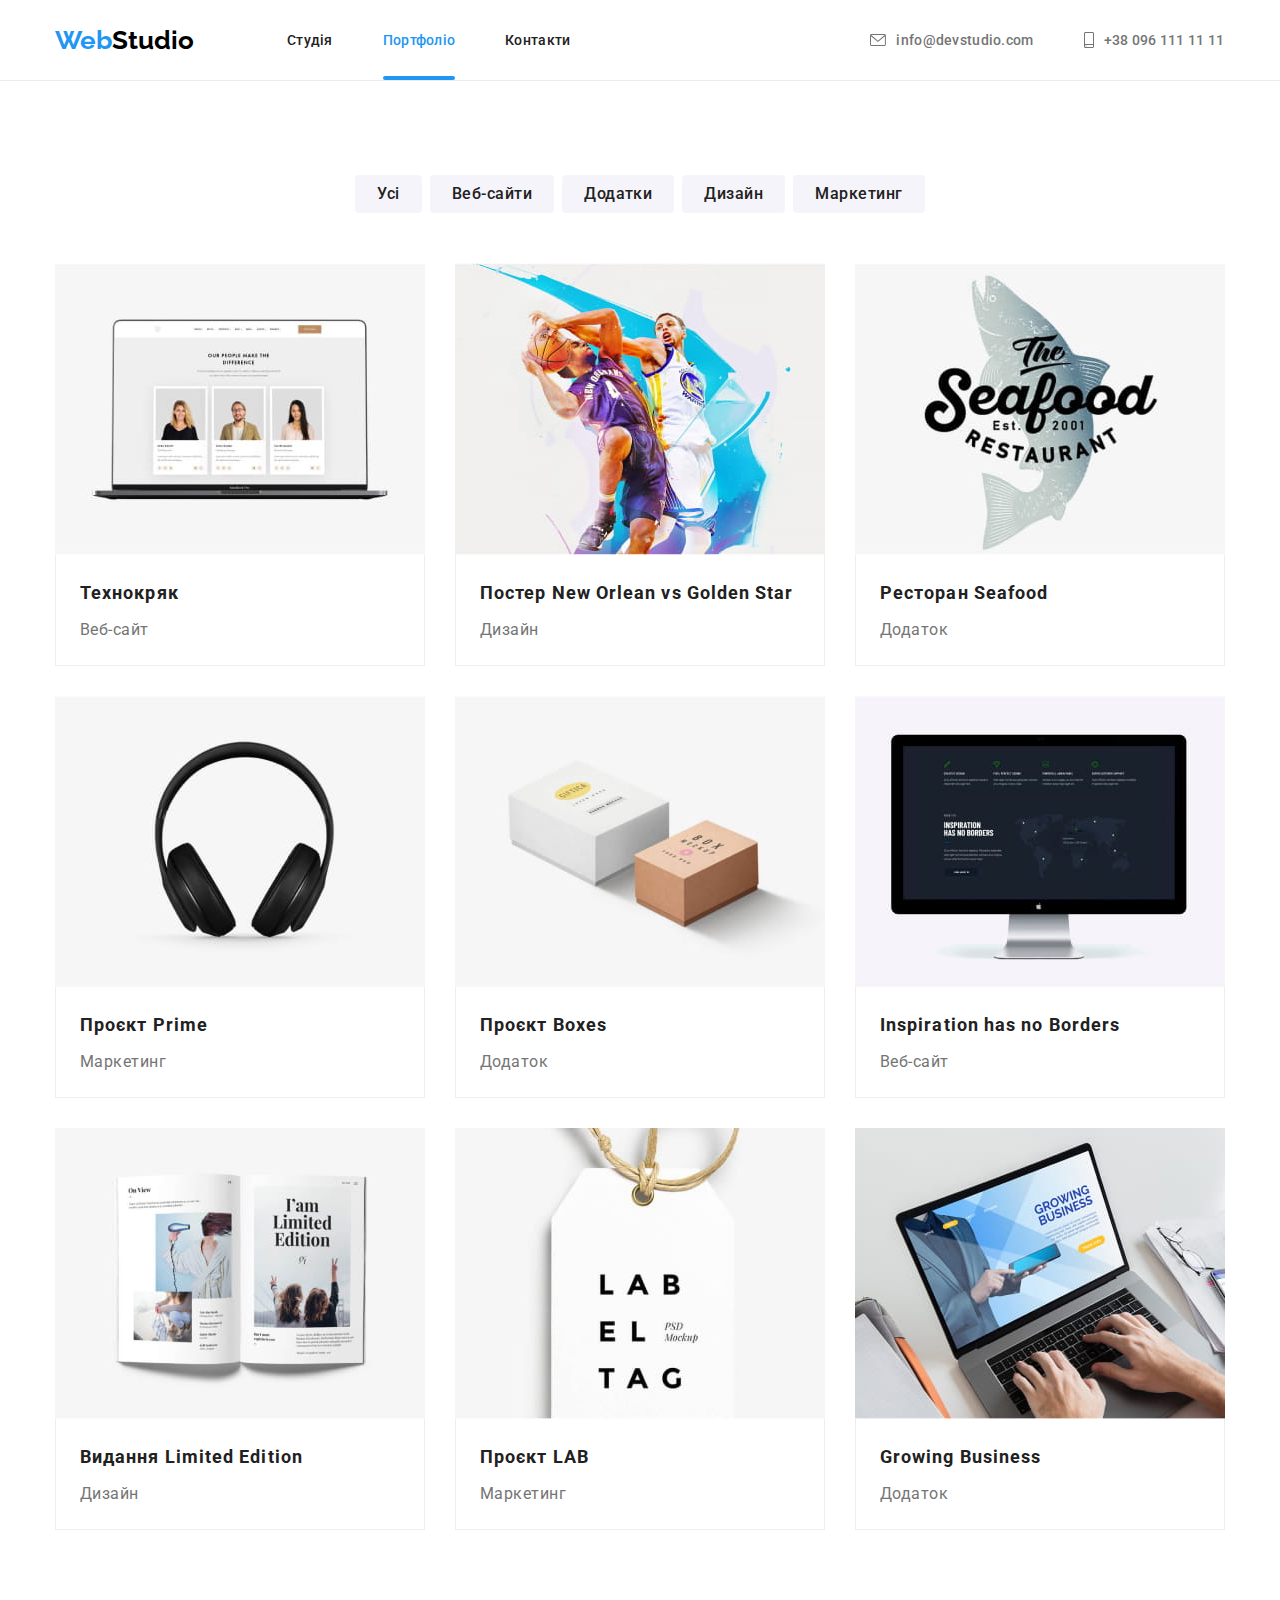
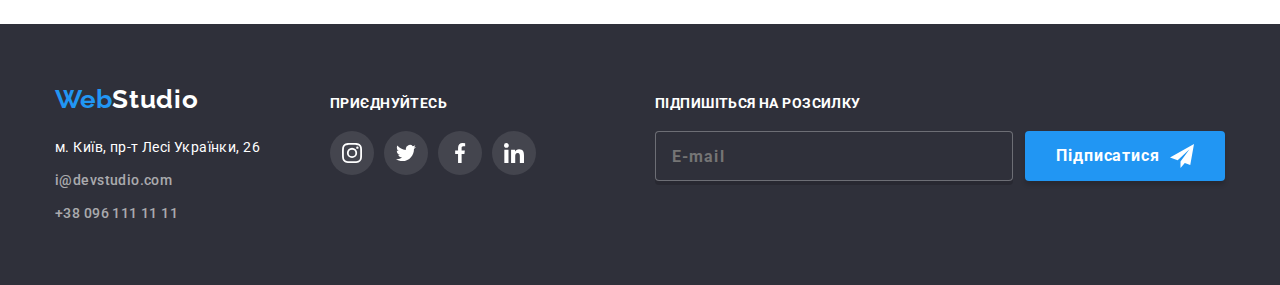
==== portfolio.html @ 05c1630c "Initial commit" ====
<!DOCTYPE html>
<html lang="uk">
  <head>
    <meta charset="UTF-8" />
    <meta http-equiv="X-UA-Compatible" content="IE=edge" />
    <meta name="viewport" content="width=device-width, initial-scale=1.0" />
    <title>Document</title>
    <link rel="preconnect" href="https://fonts.googleapis.com" />
    <link rel="preconnect" href="https://fonts.gstatic.com" crossorigin />
    <link rel="preconnect" href="https://fonts.googleapis.com" />
    <link rel="preconnect" href="https://fonts.gstatic.com" crossorigin />
    <link
      href="https://fonts.googleapis.com/css2?family=Raleway:wght@700&family=Roboto:wght@400;500;700;900&display=swap"
      rel="stylesheet"
    />
    <link
      rel="stylesheet"
      href="https://cdnjs.cloudflare.com/ajax/libs/modern-normalize/1.1.0/modern-normalize.min.css"
    />
    <link rel="stylesheet" href="./css/styles.css" />
  </head>
  <body class="page">
    <header class="header">
      <div class="container header-container">
        <nav class="main-nav">
          <a class="logo" lang="en" href="./index.html">
            <span class="logo-link">Web</span>Studio</a
          >
          <ul class="list list-header">
            <li class="list-items">
              <a class="nav-link link" href="./index.html">Cтудія</a>
            </li>
            <li class="list-items">
              <a class="nav-link link current" href="./portfolio.html"
                >Портфоліо</a
              >
            </li>
            <li class="list-items">
              <a class="nav-link link" href="">Контакти</a>
            </li>
          </ul>
        </nav>
        <ul class="list header-contacts">
          <li class="list-items">
            <a class="contacts-link link" href="mailto:info@devstudio.com">
              <svg class="contacts-icon" width="16" height="12">
                <use href="./images/icons.svg#icon-envelope"></use></svg
              >info@devstudio.com</a
            >
          </li>
          <li class="list-items">
            <a class="contacts-link link" href="tel:+380961111111"
              ><svg class="contacts-icon" width="10" height="16">
                <use href="./images/icons.svg#icon-smartphone"></use></svg
              >+38 096 111 11 11</a
            >
          </li>
        </ul>
      </div>
    </header>
    <main class="main">
      <!-- Projects -->
      <section class="projects section">
        <div class="container">
          <h1 class="visually-hidden">Проекти</h1>
          <ul class="list-btn">
            <li><button class="btn-items" type="button">Усі</button></li>
            <li><button class="btn-items" type="button">Веб-сайти</button></li>
            <li><button class="btn-items" type="button">Додатки</button></li>
            <li><button class="btn-items" type="button">Дизайн</button></li>
            <li><button class="btn-items" type="button">Маркетинг</button></li>
          </ul>
          <ul class="projects-list">
            <li class="projects-items">
              <a class="projects-link link" href="">
                <div class="projects-thumb">
                  <img
                    class="projects-img"
                    src="./images/portfolio/portfolio-1.jpg"
                    alt="Технокряк"
                    width="370"
                    height="294"
                  />
                  <div class="overlay">
                    <p class="overlay-desc">
                      Ресурс пропонує комплексні пропозиції з різним рівнем
                      функціоналу та сервісів. Все це дозволить відвідувачу
                      отримати вичерпні відомості про компанію чи приватну
                      особу./p>
                    </p>
                  </div>
                </div>
                <div class="projects-box">
                  <h2 class="projects-title">Технокряк</h2>
                  <p class="projects-text">Веб-сайт</p>
                </div></a
              >
            </li>
            <li class="projects-items">
              <a class="projects-link link" href="">
                <div class="projects-thumb">
                  <img
                    class="projects-img"
                    src="./images/portfolio/portfolio-2.jpg"
                    alt="Постер"
                    width="370"
                    height="294"
                  />
                  <div class="overlay">
                    <p class="overlay-desc">
                      Ресурс пропонує комплексні пропозиції з різним рівнем
                      функціоналу та сервісів. Все це дозволить відвідувачу
                      отримати вичерпні відомості про компанію чи приватну
                      особу./p>
                    </p>
                  </div>
                </div>
                <div class="projects-box">
                  <h2 class="projects-title">
                    Постер <span lang="en">New Orlean vs Golden Star</span>
                  </h2>
                  <p class="projects-text">Дизайн</p>
                </div></a
              >
            </li>
            <li class="projects-items">
              <a class="projects-link link" href=""
                ><div class="projects-thumb">
                  <img
                    class="projects-img"
                    src="./images/portfolio/portfolio-3.jpg"
                    alt="Ресторан морепродуктів"
                    width="370"
                    height="294"
                  />
                  <div class="overlay">
                    <p class="overlay-desc">
                      Ресурс пропонує комплексні пропозиції з різним рівнем
                      функціоналу та сервісів. Все це дозволить відвідувачу
                      отримати вичерпні відомості про компанію чи приватну
                      особу./p>
                    </p>
                  </div>
                </div>
                <div class="projects-box">
                  <h2 class="projects-title">
                    Ресторан <span lang="en">Seafood</span>
                  </h2>
                  <p class="projects-text">Додаток</p>
                </div></a
              >
            </li>
            <li class="projects-items">
              <a class="projects-link link" href="">
                <div class="projects-thumb">
                  <img
                    class="projects-img"
                    src="./images/portfolio/portfolio-4.jpg"
                    alt="Реклама Проект Прайм"
                    width="370"
                    height="294"
                  />
                  <div class="overlay">
                    <p class="overlay-desc">
                      Ресурс пропонує комплексні пропозиції з різним рівнем
                      функціоналу та сервісів. Все це дозволить відвідувачу
                      отримати вичерпні відомості про компанію чи приватну
                      особу./p>
                    </p>
                  </div>
                </div>
                <div class="projects-box">
                  <h2 class="projects-title">
                    Проєкт <span lang="en">Prime</span>
                  </h2>
                  <p class="projects-text">Маркетинг</p>
                </div></a
              >
            </li>
            <li class="projects-items">
              <a class="projects-link link" href=""
                ><div class="projects-thumb">
                  <img
                    class="projects-img"
                    src="./images/portfolio/portfolio-5.jpg"
                    alt="Додаток Проекту"
                    width="370"
                    height="294"
                  />
                  <div class="overlay">
                    <p class="overlay-desc">
                      Ресурс пропонує комплексні пропозиції з різним рівнем
                      функціоналу та сервісів. Все це дозволить відвідувачу
                      отримати вичерпні відомості про компанію чи приватну
                      особу./p>
                    </p>
                  </div>
                </div>
                <div class="projects-box">
                  <h2 class="projects-title">
                    Проєкт <span lang="en">Boxes</span>
                  </h2>
                  <p class="projects-text">Додаток</p>
                </div></a
              >
            </li>
            <li class="projects-items">
              <a class="projects-link link" href=""
                ><div class="projects-thumb">
                  <img
                    class="projects-img"
                    src="./images/portfolio/portfolio-6.jpg"
                    alt="Веб-сайт"
                    width="370"
                    height="294"
                  />
                  <div class="overlay">
                    <p class="overlay-desc">
                      Ресурс пропонує комплексні пропозиції з різним рівнем
                      функціоналу та сервісів. Все це дозволить відвідувачу
                      отримати вичерпні відомості про компанію чи приватну
                      особу./p>
                    </p>
                  </div>
                </div>
                <div class="projects-box">
                  <h2 class="projects-title" lang="en">
                    Inspiration has no Borders
                  </h2>
                  <p class="projects-text">Веб-сайт</p>
                </div></a
              >
            </li>
            <li class="projects-items">
              <a class="projects-link link" href=""
                ><div class="projects-thumb">
                  <img
                    class="projects-img"
                    src="./images/portfolio/portfolio-7.jpg"
                    alt="Журнал лімітованого випуску"
                    width="370"
                    height="294"
                  />
                  <div class="overlay">
                    <p class="overlay-desc">
                      Ресурс пропонує комплексні пропозиції з різним рівнем
                      функціоналу та сервісів. Все це дозволить відвідувачу
                      отримати вичерпні відомості про компанію чи приватну
                      особу./p>
                    </p>
                  </div>
                </div>
                <div class="projects-box">
                  <h2 class="projects-title">
                    Видання <span lang="en">Limited Edition</span>
                  </h2>
                  <p class="projects-text">Дизайн</p>
                </div></a
              >
            </li>
            <li class="projects-items">
              <a class="projects-link link" href=""
                ><div class="projects-thumb">
                  <img
                    class="projects-img"
                    src="./images/portfolio/portfolio-8.jpg"
                    alt="Реклама Проект ЛАБ"
                    width="370"
                    height="294"
                  />
                  <div class="overlay">
                    <p class="overlay-desc">
                      Ресурс пропонує комплексні пропозиції з різним рівнем
                      функціоналу та сервісів. Все це дозволить відвідувачу
                      отримати вичерпні відомості про компанію чи приватну
                      особу./p>
                    </p>
                  </div>
                </div>
                <div class="projects-box">
                  <h2 class="projects-title">
                    Проєкт <span lang="en">LAB</span>
                  </h2>
                  <p class="projects-text">Маркетинг</p>
                </div></a
              >
            </li>
            <li class="projects-items">
              <a class="projects-link link" href=""
                ><div class="projects-thumb">
                  <img
                    class="projects-img"
                    src="./images/portfolio/portfolio-9.jpg"
                    alt="Додаток для зростаючого бізнесу"
                    width="370"
                    height="294"
                  />
                  <div class="overlay">
                    <p class="overlay-desc">
                      Ресурс пропонує комплексні пропозиції з різним рівнем
                      функціоналу та сервісів. Все це дозволить відвідувачу
                      отримати вичерпні відомості про компанію чи приватну
                      особу./p>
                    </p>
                  </div>
                </div>
                <div class="projects-box">
                  <h2 class="projects-title" lang="en">Growing Business</h2>
                  <p class="projects-text">Додаток</p>
                </div></a
              >
            </li>
          </ul>
        </div>
      </section>
    </main>
    <footer class="footer">
      <div class="container footer-container">
        <div class="footer-container-left">
          <a class="logo-footer" lang="en" href="./index.html">
            <span class="logo-link">Web</span
            ><span class="footer-logo">Studio</span></a
          >
          <address class="address">
            <ul class="address-list list">
              <li class="address-text">
                <a
                  class="address-link"
                  href="https://goo.gl/maps/EhZHjkoMVsmLUFYA7"
                  target="_blank"
                  rel="noopener noreferrer"
                  >м. Київ, пр-т Лесі Українки, 26</a
                >
              </li>
              <li class="address-items">
                <a class="address-link" href="mailto:i@devstudio.com"
                  >i@devstudio.com</a
                >
              </li>
              <li class="address-items">
                <a class="address-link" href="tel:+380961111111"
                  >+38 096 111 11 11</a
                >
              </li>
            </ul>
          </address>
        </div>
        <div class="footer-container-right">
          <h2 class="socials-title">приєднуйтесь</h2>
          <ul class="socials list">
            <li class="socials-item">
              <a
                class="socials-link-footer link"
                href="http://instagram.com"
                target="_blank"
                rel="noopener noreferrer"
                aria-label="Instagram"
              >
                <svg class="socials-icon" width="20" height="20">
                  <use href="./images/icons.svg#icon-instagram"></use>
                </svg>
              </a>
            </li>
            <li class="socials-item">
              <a
                class="socials-link-footer link"
                href="http://twitter.com"
                target="_blank"
                rel="noopener noreferrer"
                aria-label="Twitter"
              >
                <svg class="socials-icon" width="20" height="20">
                  <use href="./images/icons.svg#icon-twitter"></use>
                </svg>
              </a>
            </li>
            <li class="socials-item">
              <a
                class="socials-link-footer link"
                href="http://facebook.com"
                target="_blank"
                rel="noopener noreferrer"
                aria-label="Facebook"
              >
                <svg class="socials-icon" width="20" height="20">
                  <use href="./images/icons.svg#icon-facebook"></use>
                </svg>
              </a>
            </li>
            <li class="socials-item">
              <a
                class="socials-link-footer link"
                href="http://linkedin.com"
                target="_blank"
                rel="noopener noreferrer"
                aria-label="Linkedin"
              >
                <svg class="socials-icon" width="20" height="20">
                  <use href="./images/icons.svg#icon-linkedin"></use>
                </svg>
              </a>
            </li>
          </ul>
        </div>
        <div class="subscription">
          <p class="subscription-text">Підпишіться на розсилку</p>
          <form class="subscription-form">
            <label class="subscription-label">
              <input
                class="subscription-input"
                type="email"
                name="email"
                placeholder="E-mail"
              />
            </label>
            <button class="subscription-btn">
              <span class="subscription-btn-text">Підписатися</span>
              <svg class="subscription-icon" width="24" height="24">
                <use href="./images/icons.svg#send"></use>
              </svg>
            </button>
          </form>
        </div>
      </div>
    </footer>
  </body>
</html>
---- css/styles.css ----
:root {
  /* Fonts */
  --main-font: roboto, sans-serif;
  --secondary-font: raleway, sans-serif;
  /* Text colors */
  --main-txt-cl: #757575;
  --secondary-txt-cl: #212121;
  --accent-txt-cl: #2196f3;
  --light-txt-cl: #ffffff;
  --icons-txt-cl: #afb1b8;
  /* Background colors */
  --main-bg-color: #ffffff;
  --secondary-bg-color: #2f303a;
  --accent-bg-color: #2196f3;
  --btn-bg-color: #f5f4fa;
  /* Others */
  --border-color: #eeeeee;
  /* Animation */
  --animation: 250ms cubic-bezier(0.4, 0, 0.2, 1);
}
/* Reset */
h1,
h2,
h3,
h4,
h5,
h6,
p,
ul {
  margin: 0;
}
ul {
  padding: 0;
}

img {
  display: block;
  max-width: 100%;
  height: auto;
}

.page {
  font-family: var(--main-font);
  color: var(--main-txt-cl);
  background-color: var(--main-bg-color);
}

.container {
  width: 1200px;
  padding-left: 15px;
  padding-right: 15px;
  margin-left: auto;
  margin-right: auto;
}
.link {
  text-decoration: none;
  color: var(--secondary-txt-cl);
}
.link.current {
  color: var(--accent-txt-cl);
}

.list {
  margin: 0;
  padding: 0;
  list-style: none;
  font-weight: 500;
  font-size: 14px;
  line-height: calc(16 / 14);
  letter-spacing: 0.02em;
}
.visually-hidden {
  position: absolute;
  width: 1px;
  height: 1px;
  margin: -1px;
  border: 0;
  padding: 0;

  white-space: nowrap;
  clip-path: inset(100%);
  clip: rect(0 0 0 0);
  overflow: hidden;
}

/* Header */
header {
  border-bottom: 1px solid #ececec;
}
.header-container {
  display: flex;
}

.logo {
  margin-right: 93px;
  padding-top: 24px;
  padding-bottom: 24px;

  font-family: var(--secondary-font);
  font-weight: 700;
  font-size: 26px;
  line-height: calc(31 / 26);
  color: #000000;
  text-decoration: none;
}
.logo-link {
  color: var(--accent-txt-cl);
}
.link {
  transition: color var(--animation);
}
.link:hover,
.link:focus {
  color: var(--accent-txt-cl);
}
.link.current::after {
  content: "";
  display: inline-block;

  position: absolute;
  left: 0;
  bottom: 0;

  width: 100%;
  height: 4px;
  border-radius: 2px;
  background-color: var(--accent-bg-color);
}

.nav-link {
  padding-top: 32px;
  padding-bottom: 32px;
  display: inline-block;

  font-weight: 500;
  font-size: 14px;
  line-height: calc(16 / 14);
  letter-spacing: 0.02em;
}
.contacts-link {
  display: flex;
  gap: 10px;
  align-items: center;
  padding-top: 32px;
  padding-bottom: 32px;

  font-weight: 500;
  font-size: 14px;
  line-height: calc(16 / 14);
  letter-spacing: 0.02em;
  color: var(--main-txt-cl);
}
.contacts-icon {
  fill: currentColor;
}

.main-nav {
  display: flex;
  align-items: center;
}
.list-header {
  display: flex;
  align-items: center;
}
.header-contacts {
  display: flex;
  align-items: center;
  margin-left: 300px;
}
.list-items:not(:last-child) {
  position: relative;

  margin-right: 50px;
}

/* Index */
.main {
  background-color: var(--light-txt-cl);
}
/* Hero section */

.hero {
  background-color: var(--secondary-bg-color);
  padding-top: 200px;
  padding-bottom: 200px;
  max-width: 1600px;
  margin-left: auto;
  margin-right: auto;
  background-image: linear-gradient(
      to right,
      rgba(47, 48, 58, 0.4),
      rgba(47, 48, 58, 0.4)
    ),
    url(..//images/background/img.svg);
  background-position: center;
  background-repeat: no-repeat;
  background-size: cover;
}
.hero-container {
  margin-left: auto;
  margin-right: auto;
}
.hero-title {
  width: 696px;
  margin-bottom: 30px;
  margin-left: auto;
  margin-right: auto;
  font-family: var(--main-font);
  font-weight: 900;
  font-size: 44px;
  line-height: calc(60 / 44);
  text-align: center;
  letter-spacing: 0.06em;
  text-transform: uppercase;
  color: var(--light-txt-cl);
}
.hero-btn {
  margin: 0 auto;
  display: block;
  width: 216px;
  height: 50px;
  font-family: inherit;
  font-weight: 700;
  font-size: 16px;
  line-height: calc(30 / 16);
  letter-spacing: 0.06em;
  color: var(--light-txt-cl);
  background-color: var(--accent-bg-color);
  cursor: pointer;
  box-shadow: 0px 4px 4px rgba(0, 0, 0, 0.15);
  border-radius: 4px;
  border: none;
  transition: background-color var(--animation);
  outline: none;
}
.hero-btn:focus,
.hero-btn:hover {
  background-color: #188ce8;
}
.section {
  padding-top: 94px;
  padding-bottom: 94px;
}
/* Individuality */

.feature-list {
  list-style: none;
  display: flex;
  gap: 30px;
}
.feature-items {
  width: 270px;
}
.icon-box {
  display: flex;
  justify-content: center;
  align-items: center;
  margin-bottom: 30px;
  height: 120px;
  background-color: var(--btn-bg-color);
}

.feature-title {
  margin-bottom: 10px;

  font-weight: 700;
  font-size: 14px;
  line-height: calc(16 / 14);
  letter-spacing: 0.03em;
  text-transform: uppercase;
  color: var(--secondary-txt-cl);
}
.feature-text {
  font-weight: 400;
  font-size: 14px;
  line-height: calc(24 / 14);
  letter-spacing: 0.03em;
}

/* Work */
.work-section {
  padding-top: 0;
  padding-bottom: 94px;
}

.work-list {
  list-style: none;
  display: flex;
  gap: 30px;
  margin-left: 0px;
  margin-right: 0px;
  flex-wrap: wrap;
}

.work-title {
  margin-bottom: 50px;

  font-weight: 700;
  font-size: 36px;
  line-height: calc(42 / 36);
  text-align: center;
  letter-spacing: 0.03em;
  color: var(--secondary-txt-cl);
}
.work-items {
  position: relative;

  flex-basis: calc((100% - 30px * 2) / 3);
}

.work-label {
  position: absolute;
  bottom: 0;
  left: 0;

  display: flex;
  justify-content: center;
  align-items: center;

  width: 370px;
  height: 70px;
  background-color: rgba(47, 48, 58, 0.8);
}
.label-text {
  font-weight: 700;
  font-size: 14px;
  line-height: calc(16 / 14);
  letter-spacing: 0.03em;
  text-align: center;
  color: var(--light-txt-cl);
  text-transform: uppercase;
}
/* Team */
.team {
  background-color: #f5f4fa;
}
.team-title {
  font-weight: 700;
  font-size: 36px;
  line-height: calc(42 / 36);
  text-align: center;
  letter-spacing: 0.03em;
  color: var(--secondary-txt-cl);
  margin-bottom: 50px;
}
.team-list {
  list-style: none;
  display: flex;
  padding: 0;
  gap: 30px;
  flex-wrap: wrap;
}
.team-box {
  padding: 30px;
}

.team-headline {
  font-weight: 500;
  font-size: 16px;
  line-height: calc(19 / 16);
  text-align: center;
  letter-spacing: 0.03em;
  color: var(--secondary-txt-cl);
  margin-bottom: 10px;
}
.team-text {
  font-weight: 400;
  font-size: 16px;
  line-height: calc(19 / 16);
  text-align: center;
  letter-spacing: 0.03em;
  margin-bottom: 16px;
}
.team-items {
  flex-basis: calc((100% - 30px * 3) / 4);
  background: var(--main-bg-color);
  border-radius: 0px 0px 4px 4px;
  box-shadow: 0px 4px 4px rgba(0, 0, 0, 0.25);
}
.team-img {
  background-color: var(--main-bg-color);
  border-radius: 0px;
}
.socials {
  display: flex;
  justify-content: center;
  gap: 10px;
}

.socials-link {
  transition: background-color var(--animation), color var(--animation);

  display: flex;
  align-items: center;
  justify-content: center;

  width: 44px;
  height: 44px;

  color: var(--icons-txt-cl);
  border-radius: 50%;
}

.socials-link:hover,
.socials-link:focus {
  color: var(--light-txt-cl);
  background-color: var(--accent-bg-color);
  outline: none;
}

.socials-icon {
  fill: currentColor;
}

/* Clients */
.clients-section {
  padding-top: 94px;
  padding-bottom: 94px;
}
.clients-title {
  margin-bottom: 50px;
  font-weight: 700;
  font-size: 36px;
  line-height: calc(42 / 36);
  text-align: center;
  letter-spacing: 0.03em;
  color: var(--secondary-txt-cl);
}
.icon-logo {
  transition: fill var(--animation);

  fill: var(--icons-txt-cl);
}
.clients-list {
  display: flex;
  gap: 30px;
  margin-left: 0;
  margin-right: 0;
  flex-wrap: wrap;
}
.clients-items {
  flex-basis: calc((100% - 30px * 5) / 6);
}
.clients-link {
  display: flex;
  align-items: center;
  justify-content: center;
  width: 170px;
  height: 92px;
  border: 1px solid var(--icons-txt-cl);
  border-radius: 4px;
}

.clients-link:hover .icon-logo,
.clients-link:focus .icon-logo {
  fill: var(--accent-txt-cl);
  transition: border var(--animation);
}
.clients-link:hover,
.clients-link:focus {
  border: 1px solid var(--accent-bg-color);
  outline: none;
}

/* Projects */

.list-btn {
  list-style: none;
  display: flex;
  margin-bottom: 50px;
  justify-content: center;
  gap: 8px;
}

.btn-items {
  padding: 6px 22px;
  font-family: inherit;
  font-weight: 500;
  font-size: 16px;
  line-height: calc(26 / 16);
  letter-spacing: 0.03em;
  text-align: center;
  color: var(--secondary-txt-cl);
  background-color: var(--btn-bg-color);
  cursor: pointer;
  border-radius: 4px;
  border: none;
  transition: color var(--animation), background-color var(--animation),
    box-shadow var(--animation);
}

.btn-items:hover,
.btn-items:focus {
  background-color: var(--accent-bg-color);
  color: var(--light-txt-cl);
  box-shadow: 0px 3px 1px rgba(0, 0, 0, 0.1), 0px 1px 2px rgba(0, 0, 0, 0.08),
    0px 2px 2px rgba(0, 0, 0, 0.12);
}

.projects-box {
  width: 370px;
  border-right: 1px solid var(--border-color);
  border-bottom: 1px solid var(--border-color);
  border-left: 1px solid var(--border-color);
  padding: 20px 24px;
}

.projects-link {
  display: block;
}

.projects-list {
  list-style: none;
  display: flex;
  flex-wrap: wrap;
  padding: 0;
  gap: 30px;
}

.projects-items {
  flex-basis: calc((100% - 30px * 2) / 3);
  transition: box-shadow var(--animation);
}

.projects-link:hover,
.projects-link:focus {
  box-shadow: inset 0px 4px 4px rgba(0, 0, 0, 0.25),
    0px 1px 1px rgba(0, 0, 0, 0.12), 1px 4px 6px rgba(0, 0, 0, 0.06);
}

.projects-title {
  margin-bottom: 4px;

  font-weight: 700;
  font-size: 18px;
  line-height: calc(36 / 18);
  letter-spacing: 0.06em;
  color: var(--secondary-txt-cl);
}

.projects-text {
  font-weight: 400;
  font-size: 16px;
  line-height: calc(30 / 16);
  letter-spacing: 0.03em;
  color: var(--main-txt-cl);
}
.projects-thumb {
  position: relative;
  overflow: hidden;
}
.overlay {
  position: absolute;
  top: 0;
  left: 0;
  width: 100%;
  height: 100%;

  transform: translateY(100%);
  transition: transform var(--animation);

  display: flex;
  align-items: center;
  justify-content: center;

  background-color: rgba(33, 150, 243, 0.9);
  padding: 63px 24px;
}
.overlay-desc {
  font-weight: 400;
  font-size: 18px;
  line-height: calc(28 / 18);
  letter-spacing: 0.03em;
  color: var(--light-txt-cl);
}
.projects-link:hover .overlay {
  transform: translateY(0);
}

.projects-link:focus .overlay {
  transform: translateY(0);
}

/* Footer */
.footer {
  padding-top: 60px;
  padding-bottom: 60px;
  background-color: var(--secondary-bg-color);
}

.logo-footer {
  display: block;
  font-family: var(--secondary-font);
  font-weight: 700;
  font-size: 26px;
  line-height: calc(31 / 26);
  color: #2196f3;
  text-decoration: none;
}
address {
  margin-top: 20px;
}
.address {
  font-style: inherit;
}
.address-link {
  text-decoration: none;
  color: currentColor;
  transition: color var(--animation);
}
.address-list {
  font-family: var(--main-font);
  font-size: 14px;
  line-height: calc(24 / 14);
  letter-spacing: 0.03em;
  color: rgba(255, 255, 255, 0.6);
  list-style: none;
}
.address-link:hover,
.address-link:focus {
  color: var(--accent-txt-cl);
}
.address-text {
  margin-bottom: 9px;
  font-weight: 400;
  font-size: 14px;
  line-height: calc(24 / 14);
  letter-spacing: 0.03em;
  color: var(--light-txt-cl);
}
.footer-logo {
  font-family: var(--secondary-font);
  font-weight: 700;
  font-size: 26px;
  line-height: calc(31 / 26);
  letter-spacing: 0.03em;
  color: var(--light-txt-cl);
}
.address-items:not(:last-child) {
  margin-bottom: 9px;
}

.footer-container {
  display: flex;
  align-items: baseline;
}
.footer-container-left {
  margin-right: 70px;
}

.footer-container-right {
  margin-right: auto;
}
.socials-title {
  margin-bottom: 20px;
  font-family: var(--main-font);
  font-weight: 700;
  font-size: 14px;
  line-height: calc(16 / 14);
  letter-spacing: 0.03em;
  text-transform: uppercase;
  color: var(--light-txt-cl);
}

.socials-link-footer {
  display: flex;
  align-items: center;
  justify-content: center;

  width: 44px;
  height: 44px;
  background: rgba(255, 255, 255, 0.1);
  color: var(--light-txt-cl);
  border-radius: 50%;

  transition: background var(--animation);
}

.socials-link-footer:hover,
.socials-link-footer:focus {
  color: var(--light-txt-cl);
  background: var(--accent-bg-color);
  outline: none;
}

.socials-icon {
  fill: currentColor;
}
.subscription-form {
  display: flex;
  gap: 12px;
}

.subscription-label {
  align-items: center;
}
.subscription-text {
  margin-bottom: 20px;
  font-family: var(--main-font);
  font-weight: 700;
  font-size: 14px;
  line-height: calc(16 / 14);
  letter-spacing: 0.03em;
  text-transform: uppercase;
  color: var(--light-txt-cl);
}
.subscription-input {
  width: 358px;
  height: 50px;

  background-color: var(--secondary-bg-color);
  border: 1px solid rgb(255, 255, 255, 0.3);
  border-radius: 4px;
  box-shadow: 0px 4px rgba(0, 0, 0, 0.15);
  padding-right: 16px;
  padding-left: 16px;

  font-family: var(--main-font);
  font-weight: 700;
  font-size: 16px;
  line-height: calc(20 / 16);
  letter-spacing: 0.07em;
  color: var(--light-txt-cl);
  outline: transparent;
  transition: border var(--animation);
}

.subscription-input:focus {
  border: 1px solid var(--accent-bg-color);
}
.subscription-btn {
  display: inline-flex;
  align-items: center;
  justify-content: center;
  gap: 10px;
  width: 200px;
  height: 50px;

  background-color: var(--accent-bg-color);
  cursor: pointer;
  box-shadow: 0px 4px 4px rgba(0, 0, 0, 0.15);
  border-radius: 4px;
  border: none;
  transition: background-color var(--animation);
  outline: transparent;
}
.subscription-btn-text {
  font-family: inherit;
  font-weight: 700;
  font-size: 16px;
  line-height: calc(30 / 16);
  letter-spacing: 0.06em;
  color: var(--light-txt-cl);
}
.subscription-icon {
  fill: var(--main-bg-color);
}

/* Modal window */
.backdrop {
  position: fixed;
  top: 0;
  left: 0;
  z-index: 1000;

  width: 100%;
  height: 100%;
  background-color: rgba(0, 0, 0, 0.1);
  transition: opacity var(--animation), visibility var(--animation);
}
.modal {
  position: absolute;
  top: 50%;
  left: 50%;
  transform: translate(-50%, -50%);
  width: 528px;
  height: 581px;
  padding: 40px 39px 40px 41px;
  background-color: var(--main-bg-color);
  border-radius: 4px;
  box-shadow: inset 0px 1px 3px rgba(0, 0, 0, 0.12),
    0px 1px 1px rgba(0, 0, 0, 0.14), 0px 2px 1px rgba(0, 0, 0, 0.2);
}
.btn-modal {
  position: absolute;
  top: 8px;
  right: 8px;

  width: 30px;
  height: 30px;

  display: flex;
  align-items: center;
  justify-content: center;

  border-radius: 50%;
  border: 1px solid rgba(0, 0, 0, 0.1);
  cursor: pointer;

  transition: visibility var(--animation), opasity var(--animation);
}

.backdrop.is-hidden {
  opacity: 0;
  pointer-events: none;
  visibility: hidden;
}
.modal-icon {
  width: 11px;
  height: 11px;
  color: #000000;
}

.btn-modal:hover .modal-icon,
.btn-modal:focus .modal-icon {
  fill: var(--accent-txt-cl);
}

.register-form-title {
  display: flex;
  align-items: center;
  justify-content: center;
  width: 448px;
  height: 23px;

  margin-bottom: 12px;
  font-family: var(--main-font);
  font-weight: 700;
  font-size: 20px;
  line-height: calc(23 / 20);
  letter-spacing: 0.03em;
  color: var(--secondary-txt-cl);
}
.register-form-group {
  margin-bottom: 20px;
}
.register-label {
  position: relative;
  display: block;
  width: 100%;
}
.register-label:not(:last-child) {
  margin-bottom: 10px;
}
.register-element {
  display: block;
  margin-bottom: 4px;
  font-family: var(--main-font);
  font-weight: 400;
  font-size: 12px;
  line-height: calc(14 / 12);
  letter-spacing: 0.01em;
  color: var(--main-txt-cl);
}

.register-input {
  width: 100%;
  height: 40px;
  padding-left: 42px;
  padding-right: 30px;

  border: 1px solid rgba(33, 33, 33, 0.2);
  border-radius: 4px;
  outline: transparent;
  transition: border-color var(--animation);
}
.register-input:focus,
.register-input:not(:placeholder-shown) {
  border-color: var(--accent-bg-color);
}

.register-icon {
  position: absolute;
  top: 50%;
  left: 10px;
  transform: translateY(-40%);
  display: block;

  transition: fill var(--animation);
}
.register-input:focus ~ .register-icon,
.register-input:not(:placeholder-shown) ~ .register-icon {
  fill: var(--accent-bg-color);
}

.register-info {
  display: block;
  width: 100%;
  height: 120px;
  padding: 12px 16px;

  resize: none;
  outline: none;
  border: 1px solid rgba(33, 33, 33, 0.2);
  border-radius: 4px;
}
.register-info:focus,
.register-info:not(:placeholder-shown) {
  border-color: var(--accent-bg-color);
}
.register-form-message::placeholder {
  font-size: 12px;
}

.register-form-agreement {
  display: flex;
  align-items: center;
  justify-content: center;

  margin-bottom: 30px;
}
.register-checkbox {
  -webkit-appearance: none;
  -moz-appearance: none;
  appearance: none;
}
.icon-checked {
  opacity: 0;
  fill: var(--light-txt-cl);
  background-color: var(--accent-bg-color);
  transition: opacity var(--animation);
}
.register-check {
  margin-right: 7px;
}
.register-checkbox:checked + .register-check .icon-checked {
  opacity: 1;
}
.icon-unchecked {
  transition: opacity var(--animation);
}

.register-checkbox:checked + .register-check .icon-unchecked {
  opacity: 0;
}

.register-checkbox:focus + .register-check {
  border-radius: 2px;
}

.register-desc {
  width: 400px;
  font-family: var(--main-font);
  font-size: 14px;
  line-height: calc(24 / 14);
  letter-spacing: 0.03em;
  color: var(--main-txt-cl);
}

.register-link {
  color: var(--accent-txt-cl);
}

.register-btn {
  margin: 0 auto;
  display: block;
  width: 200px;
  height: 50px;
  font-family: inherit;
  font-weight: 700;
  font-size: 16px;
  line-height: calc(30 / 16);
  letter-spacing: 0.06em;
  color: var(--light-txt-cl);
  background-color: var(--accent-bg-color);
  cursor: pointer;
  box-shadow: 0px 4px 4px rgba(0, 0, 0, 0.15);
  border-radius: 4px;
  border: none;
  transition: background-color var(--animation);
  outline: transparent;
}
.register-btn:focus,
.register-btn:hover {
  background-color: #188ce8;
}
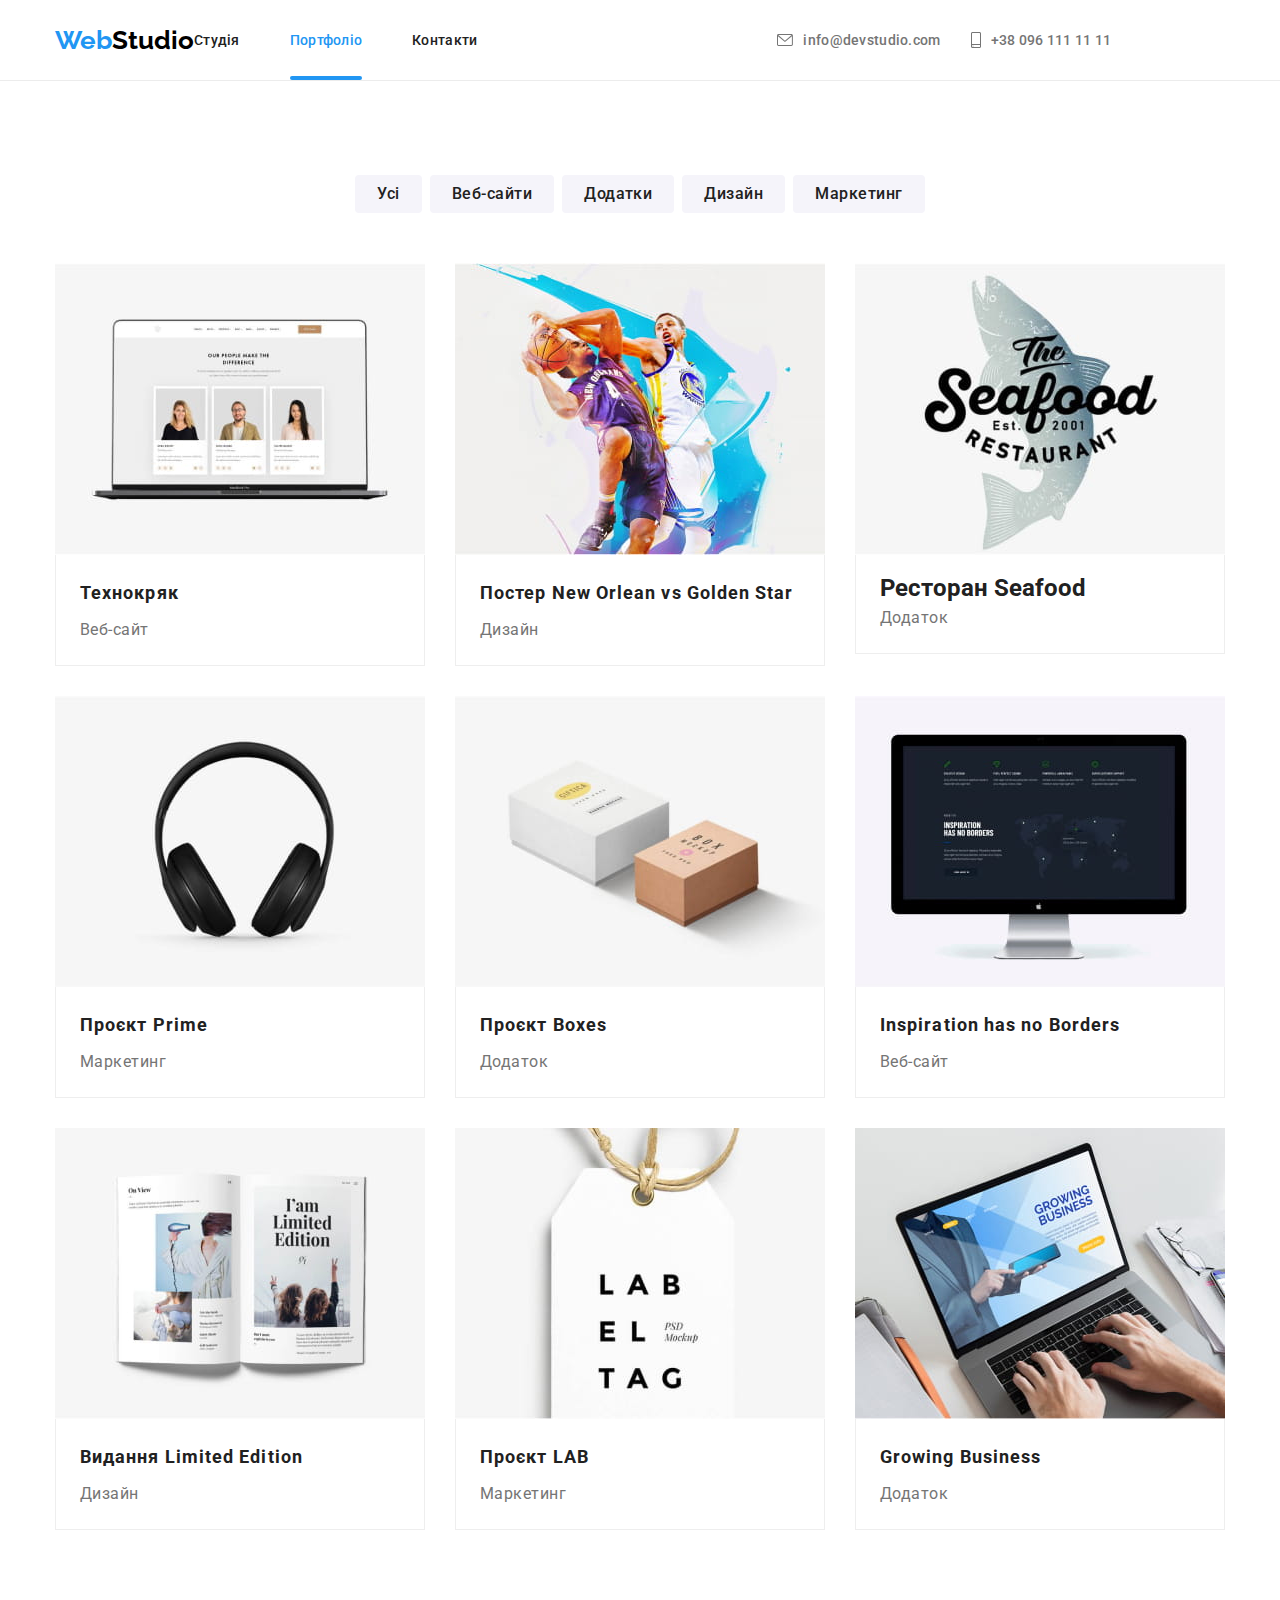
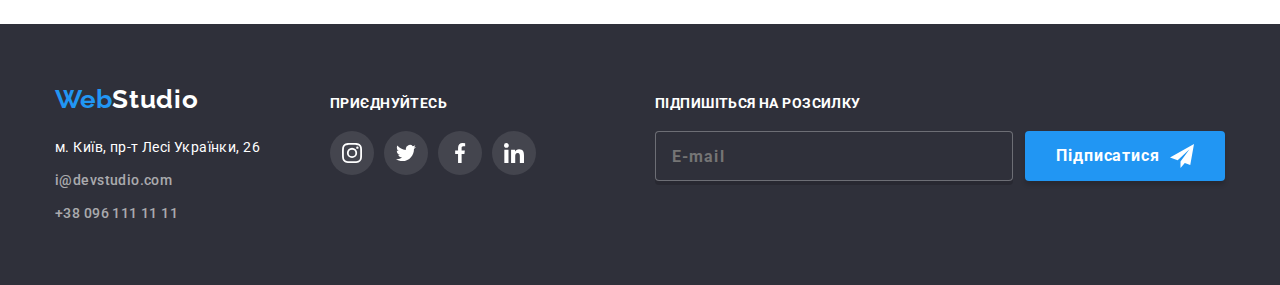
==== commit 8a41bf04: "First commit" ====
--- a/portfolio.html
+++ b/portfolio.html
@@ -18,39 +18,40 @@
       href="https://cdnjs.cloudflare.com/ajax/libs/modern-normalize/1.1.0/modern-normalize.min.css"
     />
     <link rel="stylesheet" href="./css/styles.css" />
+    <link rel="stylesheet" href="./css/main.min.css" />
   </head>
   <body class="page">
     <header class="header">
-      <div class="container header-container">
-        <nav class="main-nav">
-          <a class="logo" lang="en" href="./index.html">
-            <span class="logo-link">Web</span>Studio</a
+      <div class="container header__container">
+        <nav class="nav">
+          <a class="logo logo--header" lang="en" href="./index.html">
+            Web<span class="logo__link logo__link--dark">Studio</span></a
           >
-          <ul class="list list-header">
-            <li class="list-items">
-              <a class="nav-link link" href="./index.html">Cтудія</a>
-            </li>
-            <li class="list-items">
-              <a class="nav-link link current" href="./portfolio.html"
+          <ul class="list nav__list">
+            <li class="nav__items">
+              <a class="nav__link link" href="./index.html">Cтудія</a>
+            </li>
+            <li class="nav__items">
+              <a class="nav__link link current" href="./portfolio.html"
                 >Портфоліо</a
               >
             </li>
-            <li class="list-items">
-              <a class="nav-link link" href="">Контакти</a>
+            <li class="nav__items">
+              <a class="nav__link link" href="">Контакти</a>
             </li>
           </ul>
         </nav>
-        <ul class="list header-contacts">
-          <li class="list-items">
-            <a class="contacts-link link" href="mailto:info@devstudio.com">
-              <svg class="contacts-icon" width="16" height="12">
+        <ul class="list contacts">
+          <li class="contacts__items">
+            <a class="contacts__link link" href="mailto:info@devstudio.com">
+              <svg class="contacts__icon" width="16" height="12">
                 <use href="./images/icons.svg#icon-envelope"></use></svg
               >info@devstudio.com</a
             >
           </li>
-          <li class="list-items">
-            <a class="contacts-link link" href="tel:+380961111111"
-              ><svg class="contacts-icon" width="10" height="16">
+          <li class="contacts__items">
+            <a class="contacts__link link" href="tel:+380961111111"
+              ><svg class="contacts__icon" width="10" height="16">
                 <use href="./images/icons.svg#icon-smartphone"></use></svg
               >+38 096 111 11 11</a
             >
@@ -60,253 +61,261 @@
     </header>
     <main class="main">
       <!-- Projects -->
-      <section class="projects section">
+      <section class="section">
         <div class="container">
           <h1 class="visually-hidden">Проекти</h1>
           <ul class="list-btn">
-            <li><button class="btn-items" type="button">Усі</button></li>
-            <li><button class="btn-items" type="button">Веб-сайти</button></li>
-            <li><button class="btn-items" type="button">Додатки</button></li>
-            <li><button class="btn-items" type="button">Дизайн</button></li>
-            <li><button class="btn-items" type="button">Маркетинг</button></li>
+            <li><button class="list-btn__items" type="button">Усі</button></li>
+            <li>
+              <button class="list-btn__items" type="button">Веб-сайти</button>
+            </li>
+            <li>
+              <button class="list-btn__items" type="button">Додатки</button>
+            </li>
+            <li>
+              <button class="list-btn__items" type="button">Дизайн</button>
+            </li>
+            <li>
+              <button class="list-btn__items" type="button">Маркетинг</button>
+            </li>
           </ul>
-          <ul class="projects-list">
-            <li class="projects-items">
-              <a class="projects-link link" href="">
-                <div class="projects-thumb">
-                  <img
-                    class="projects-img"
+          <ul class="projects">
+            <li class="projects__items">
+              <a class="projects__link link" href="">
+                <div class="projects__thumb">
+                  <img
+                    class="projects__img"
                     src="./images/portfolio/portfolio-1.jpg"
                     alt="Технокряк"
                     width="370"
                     height="294"
                   />
                   <div class="overlay">
-                    <p class="overlay-desc">
-                      Ресурс пропонує комплексні пропозиції з різним рівнем
-                      функціоналу та сервісів. Все це дозволить відвідувачу
-                      отримати вичерпні відомості про компанію чи приватну
-                      особу./p>
-                    </p>
-                  </div>
-                </div>
-                <div class="projects-box">
-                  <h2 class="projects-title">Технокряк</h2>
-                  <p class="projects-text">Веб-сайт</p>
-                </div></a
-              >
-            </li>
-            <li class="projects-items">
-              <a class="projects-link link" href="">
-                <div class="projects-thumb">
-                  <img
-                    class="projects-img"
+                    <p class="overlay__desc">
+                      Ресурс пропонує комплексні пропозиції з різним рівнем
+                      функціоналу та сервісів. Все це дозволить відвідувачу
+                      отримати вичерпні відомості про компанію чи приватну
+                      особу./p>
+                    </p>
+                  </div>
+                </div>
+                <div class="projects__box">
+                  <h2 class="projects__title">Технокряк</h2>
+                  <p class="projects__text">Веб-сайт</p>
+                </div></a
+              >
+            </li>
+            <li class="projects__items">
+              <a class="projects__link link" href="">
+                <div class="projects__thumb">
+                  <img
+                    class="projects__img"
                     src="./images/portfolio/portfolio-2.jpg"
                     alt="Постер"
                     width="370"
                     height="294"
                   />
                   <div class="overlay">
-                    <p class="overlay-desc">
-                      Ресурс пропонує комплексні пропозиції з різним рівнем
-                      функціоналу та сервісів. Все це дозволить відвідувачу
-                      отримати вичерпні відомості про компанію чи приватну
-                      особу./p>
-                    </p>
-                  </div>
-                </div>
-                <div class="projects-box">
-                  <h2 class="projects-title">
+                    <p class="overlay__desc">
+                      Ресурс пропонує комплексні пропозиції з різним рівнем
+                      функціоналу та сервісів. Все це дозволить відвідувачу
+                      отримати вичерпні відомості про компанію чи приватну
+                      особу./p>
+                    </p>
+                  </div>
+                </div>
+                <div class="projects__box">
+                  <h2 class="projects__title">
                     Постер <span lang="en">New Orlean vs Golden Star</span>
                   </h2>
-                  <p class="projects-text">Дизайн</p>
-                </div></a
-              >
-            </li>
-            <li class="projects-items">
-              <a class="projects-link link" href=""
-                ><div class="projects-thumb">
-                  <img
-                    class="projects-img"
+                  <p class="projects__text">Дизайн</p>
+                </div></a
+              >
+            </li>
+            <li class="projects__items">
+              <a class="projects__link link" href=""
+                ><div class="projects__thumb">
+                  <img
+                    class="projects__img"
                     src="./images/portfolio/portfolio-3.jpg"
                     alt="Ресторан морепродуктів"
                     width="370"
                     height="294"
                   />
                   <div class="overlay">
-                    <p class="overlay-desc">
-                      Ресурс пропонує комплексні пропозиції з різним рівнем
-                      функціоналу та сервісів. Все це дозволить відвідувачу
-                      отримати вичерпні відомості про компанію чи приватну
-                      особу./p>
-                    </p>
-                  </div>
-                </div>
-                <div class="projects-box">
-                  <h2 class="projects-title">
+                    <p class="overlay__desc">
+                      Ресурс пропонує комплексні пропозиції з різним рівнем
+                      функціоналу та сервісів. Все це дозволить відвідувачу
+                      отримати вичерпні відомості про компанію чи приватну
+                      особу./p>
+                    </p>
+                  </div>
+                </div>
+                <div class="projects__box">
+                  <h2 class="project__title">
                     Ресторан <span lang="en">Seafood</span>
                   </h2>
-                  <p class="projects-text">Додаток</p>
-                </div></a
-              >
-            </li>
-            <li class="projects-items">
-              <a class="projects-link link" href="">
-                <div class="projects-thumb">
-                  <img
-                    class="projects-img"
+                  <p class="projects__text">Додаток</p>
+                </div></a
+              >
+            </li>
+            <li class="projects__items">
+              <a class="projects__link link" href="">
+                <div class="projects__thumb">
+                  <img
+                    class="projects__img"
                     src="./images/portfolio/portfolio-4.jpg"
                     alt="Реклама Проект Прайм"
                     width="370"
                     height="294"
                   />
                   <div class="overlay">
-                    <p class="overlay-desc">
-                      Ресурс пропонує комплексні пропозиції з різним рівнем
-                      функціоналу та сервісів. Все це дозволить відвідувачу
-                      отримати вичерпні відомості про компанію чи приватну
-                      особу./p>
-                    </p>
-                  </div>
-                </div>
-                <div class="projects-box">
-                  <h2 class="projects-title">
+                    <p class="overlay__desc">
+                      Ресурс пропонує комплексні пропозиції з різним рівнем
+                      функціоналу та сервісів. Все це дозволить відвідувачу
+                      отримати вичерпні відомості про компанію чи приватну
+                      особу./p>
+                    </p>
+                  </div>
+                </div>
+                <div class="projects__box">
+                  <h2 class="projects__title">
                     Проєкт <span lang="en">Prime</span>
                   </h2>
-                  <p class="projects-text">Маркетинг</p>
-                </div></a
-              >
-            </li>
-            <li class="projects-items">
-              <a class="projects-link link" href=""
-                ><div class="projects-thumb">
-                  <img
-                    class="projects-img"
+                  <p class="projects__text">Маркетинг</p>
+                </div></a
+              >
+            </li>
+            <li class="projects__items">
+              <a class="projects__link link" href=""
+                ><div class="projects__thumb">
+                  <img
+                    class="projects__img"
                     src="./images/portfolio/portfolio-5.jpg"
                     alt="Додаток Проекту"
                     width="370"
                     height="294"
                   />
                   <div class="overlay">
-                    <p class="overlay-desc">
-                      Ресурс пропонує комплексні пропозиції з різним рівнем
-                      функціоналу та сервісів. Все це дозволить відвідувачу
-                      отримати вичерпні відомості про компанію чи приватну
-                      особу./p>
-                    </p>
-                  </div>
-                </div>
-                <div class="projects-box">
-                  <h2 class="projects-title">
+                    <p class="overlay__desc">
+                      Ресурс пропонує комплексні пропозиції з різним рівнем
+                      функціоналу та сервісів. Все це дозволить відвідувачу
+                      отримати вичерпні відомості про компанію чи приватну
+                      особу./p>
+                    </p>
+                  </div>
+                </div>
+                <div class="projects__box">
+                  <h2 class="projects__title">
                     Проєкт <span lang="en">Boxes</span>
                   </h2>
-                  <p class="projects-text">Додаток</p>
-                </div></a
-              >
-            </li>
-            <li class="projects-items">
-              <a class="projects-link link" href=""
-                ><div class="projects-thumb">
-                  <img
-                    class="projects-img"
+                  <p class="projects__text">Додаток</p>
+                </div></a
+              >
+            </li>
+            <li class="projects__items">
+              <a class="projects__link link" href=""
+                ><div class="projects__thumb">
+                  <img
+                    class="projects__img"
                     src="./images/portfolio/portfolio-6.jpg"
                     alt="Веб-сайт"
                     width="370"
                     height="294"
                   />
                   <div class="overlay">
-                    <p class="overlay-desc">
-                      Ресурс пропонує комплексні пропозиції з різним рівнем
-                      функціоналу та сервісів. Все це дозволить відвідувачу
-                      отримати вичерпні відомості про компанію чи приватну
-                      особу./p>
-                    </p>
-                  </div>
-                </div>
-                <div class="projects-box">
-                  <h2 class="projects-title" lang="en">
+                    <p class="overlay__desc">
+                      Ресурс пропонує комплексні пропозиції з різним рівнем
+                      функціоналу та сервісів. Все це дозволить відвідувачу
+                      отримати вичерпні відомості про компанію чи приватну
+                      особу./p>
+                    </p>
+                  </div>
+                </div>
+                <div class="projects__box">
+                  <h2 class="projects__title" lang="en">
                     Inspiration has no Borders
                   </h2>
-                  <p class="projects-text">Веб-сайт</p>
-                </div></a
-              >
-            </li>
-            <li class="projects-items">
-              <a class="projects-link link" href=""
-                ><div class="projects-thumb">
-                  <img
-                    class="projects-img"
+                  <p class="projects__text">Веб-сайт</p>
+                </div></a
+              >
+            </li>
+            <li class="projects__items">
+              <a class="projects__link link" href=""
+                ><div class="projects__thumb">
+                  <img
+                    class="projects__img"
                     src="./images/portfolio/portfolio-7.jpg"
                     alt="Журнал лімітованого випуску"
                     width="370"
                     height="294"
                   />
                   <div class="overlay">
-                    <p class="overlay-desc">
-                      Ресурс пропонує комплексні пропозиції з різним рівнем
-                      функціоналу та сервісів. Все це дозволить відвідувачу
-                      отримати вичерпні відомості про компанію чи приватну
-                      особу./p>
-                    </p>
-                  </div>
-                </div>
-                <div class="projects-box">
-                  <h2 class="projects-title">
+                    <p class="overlay__desc">
+                      Ресурс пропонує комплексні пропозиції з різним рівнем
+                      функціоналу та сервісів. Все це дозволить відвідувачу
+                      отримати вичерпні відомості про компанію чи приватну
+                      особу./p>
+                    </p>
+                  </div>
+                </div>
+                <div class="projects__box">
+                  <h2 class="projects__title">
                     Видання <span lang="en">Limited Edition</span>
                   </h2>
-                  <p class="projects-text">Дизайн</p>
-                </div></a
-              >
-            </li>
-            <li class="projects-items">
-              <a class="projects-link link" href=""
-                ><div class="projects-thumb">
-                  <img
-                    class="projects-img"
+                  <p class="projects__text">Дизайн</p>
+                </div></a
+              >
+            </li>
+            <li class="projects__items">
+              <a class="projects__link link" href=""
+                ><div class="projects__thumb">
+                  <img
+                    class="projects__img"
                     src="./images/portfolio/portfolio-8.jpg"
                     alt="Реклама Проект ЛАБ"
                     width="370"
                     height="294"
                   />
                   <div class="overlay">
-                    <p class="overlay-desc">
-                      Ресурс пропонує комплексні пропозиції з різним рівнем
-                      функціоналу та сервісів. Все це дозволить відвідувачу
-                      отримати вичерпні відомості про компанію чи приватну
-                      особу./p>
-                    </p>
-                  </div>
-                </div>
-                <div class="projects-box">
-                  <h2 class="projects-title">
+                    <p class="overlay__desc">
+                      Ресурс пропонує комплексні пропозиції з різним рівнем
+                      функціоналу та сервісів. Все це дозволить відвідувачу
+                      отримати вичерпні відомості про компанію чи приватну
+                      особу./p>
+                    </p>
+                  </div>
+                </div>
+                <div class="projects__box">
+                  <h2 class="projects__title">
                     Проєкт <span lang="en">LAB</span>
                   </h2>
-                  <p class="projects-text">Маркетинг</p>
-                </div></a
-              >
-            </li>
-            <li class="projects-items">
-              <a class="projects-link link" href=""
-                ><div class="projects-thumb">
-                  <img
-                    class="projects-img"
+                  <p class="projects__text">Маркетинг</p>
+                </div></a
+              >
+            </li>
+            <li class="projects__items">
+              <a class="projects__link link" href=""
+                ><div class="projects__thumb">
+                  <img
+                    class="projects__img"
                     src="./images/portfolio/portfolio-9.jpg"
                     alt="Додаток для зростаючого бізнесу"
                     width="370"
                     height="294"
                   />
                   <div class="overlay">
-                    <p class="overlay-desc">
-                      Ресурс пропонує комплексні пропозиції з різним рівнем
-                      функціоналу та сервісів. Все це дозволить відвідувачу
-                      отримати вичерпні відомості про компанію чи приватну
-                      особу./p>
-                    </p>
-                  </div>
-                </div>
-                <div class="projects-box">
-                  <h2 class="projects-title" lang="en">Growing Business</h2>
-                  <p class="projects-text">Додаток</p>
+                    <p class="overlay__desc">
+                      Ресурс пропонує комплексні пропозиції з різним рівнем
+                      функціоналу та сервісів. Все це дозволить відвідувачу
+                      отримати вичерпні відомості про компанію чи приватну
+                      особу./p>
+                    </p>
+                  </div>
+                </div>
+                <div class="projects__box">
+                  <h2 class="projects__title" lang="en">Growing Business</h2>
+                  <p class="projects__text">Додаток</p>
                 </div></a
               >
             </li>
@@ -316,86 +325,101 @@
     </main>
     <footer class="footer">
       <div class="container footer-container">
-        <div class="footer-container-left">
-          <a class="logo-footer" lang="en" href="./index.html">
-            <span class="logo-link">Web</span
-            ><span class="footer-logo">Studio</span></a
+        <div class="footer-left">
+          <a class="logo" lang="en" href="./index.html">
+            Web<span class="logo__link logo__link--light">Studio</span></a
           >
           <address class="address">
-            <ul class="address-list list">
-              <li class="address-text">
+            <ul class="address__list list">
+              <li class="address__text">
                 <a
-                  class="address-link"
+                  class="address__link"
                   href="https://goo.gl/maps/EhZHjkoMVsmLUFYA7"
                   target="_blank"
                   rel="noopener noreferrer"
                   >м. Київ, пр-т Лесі Українки, 26</a
                 >
               </li>
-              <li class="address-items">
-                <a class="address-link" href="mailto:i@devstudio.com"
+              <li class="address__items">
+                <a class="address__link" href="mailto:i@devstudio.com"
                   >i@devstudio.com</a
                 >
               </li>
-              <li class="address-items">
-                <a class="address-link" href="tel:+380961111111"
+              <li class="address__items">
+                <a class="address__link" href="tel:+380961111111"
                   >+38 096 111 11 11</a
                 >
               </li>
             </ul>
           </address>
         </div>
-        <div class="footer-container-right">
-          <h2 class="socials-title">приєднуйтесь</h2>
+        <div class="footer-right">
+          <h2 class="footer-right__title">приєднуйтесь</h2>
           <ul class="socials list">
-            <li class="socials-item">
+            <li class="socials__item">
               <a
-                class="socials-link-footer link"
+                class="socials__link socials__link--dark link"
                 href="http://instagram.com"
                 target="_blank"
                 rel="noopener noreferrer"
                 aria-label="Instagram"
               >
-                <svg class="socials-icon" width="20" height="20">
+                <svg
+                  class="socials__icon socials__icon--dark"
+                  width="20"
+                  height="20"
+                >
                   <use href="./images/icons.svg#icon-instagram"></use>
                 </svg>
               </a>
             </li>
-            <li class="socials-item">
+            <li class="socials__item">
               <a
-                class="socials-link-footer link"
+                class="socials__link socials__link--dark link"
                 href="http://twitter.com"
                 target="_blank"
                 rel="noopener noreferrer"
                 aria-label="Twitter"
               >
-                <svg class="socials-icon" width="20" height="20">
+                <svg
+                  class="socials__icon socials__icon--dark"
+                  width="20"
+                  height="20"
+                >
                   <use href="./images/icons.svg#icon-twitter"></use>
                 </svg>
               </a>
             </li>
-            <li class="socials-item">
+            <li class="socials__item">
               <a
-                class="socials-link-footer link"
+                class="socials__link socials__link--dark link"
                 href="http://facebook.com"
                 target="_blank"
                 rel="noopener noreferrer"
                 aria-label="Facebook"
               >
-                <svg class="socials-icon" width="20" height="20">
+                <svg
+                  class="socials__icon socials__icon--dark"
+                  width="20"
+                  height="20"
+                >
                   <use href="./images/icons.svg#icon-facebook"></use>
                 </svg>
               </a>
             </li>
-            <li class="socials-item">
+            <li class="socials__item">
               <a
-                class="socials-link-footer link"
+                class="socials__link socials__link--dark link"
                 href="http://linkedin.com"
                 target="_blank"
                 rel="noopener noreferrer"
                 aria-label="Linkedin"
               >
-                <svg class="socials-icon" width="20" height="20">
+                <svg
+                  class="socials__icon socials__icon--dark"
+                  width="20"
+                  height="20"
+                >
                   <use href="./images/icons.svg#icon-linkedin"></use>
                 </svg>
               </a>
@@ -403,19 +427,19 @@
           </ul>
         </div>
         <div class="subscription">
-          <p class="subscription-text">Підпишіться на розсилку</p>
-          <form class="subscription-form">
-            <label class="subscription-label">
+          <p class="subscription__text">Підпишіться на розсилку</p>
+          <form class="subscription__form">
+            <label class="subscription__label">
               <input
-                class="subscription-input"
+                class="subscription__input"
                 type="email"
                 name="email"
                 placeholder="E-mail"
               />
             </label>
             <button class="subscription-btn">
-              <span class="subscription-btn-text">Підписатися</span>
-              <svg class="subscription-icon" width="24" height="24">
+              <span class="subscription-btn__text">Підписатися</span>
+              <svg class="subscription-btn__icon" width="24" height="24">
                 <use href="./images/icons.svg#send"></use>
               </svg>
             </button>
--- a/css/styles.css
+++ b/css/styles.css
@@ -87,24 +87,28 @@
 header {
   border-bottom: 1px solid #ececec;
 }
-.header-container {
-  display: flex;
-}
-
+.header__container {
+  display: flex;
+}
+.nav {
+  display: flex;
+  align-items: center;
+}
 .logo {
+  font-family: var(--secondary-font);
+  font-weight: 700;
+  font-size: 26px;
+  line-height: calc(31 / 26);
+  color: var(--accent-txt-cl);
+  text-decoration: none;
+}
+.logo-header {
   margin-right: 93px;
   padding-top: 24px;
   padding-bottom: 24px;
-
-  font-family: var(--secondary-font);
-  font-weight: 700;
-  font-size: 26px;
-  line-height: calc(31 / 26);
+}
+.logo__link--dark {
   color: #000000;
-  text-decoration: none;
-}
-.logo-link {
-  color: var(--accent-txt-cl);
 }
 .link {
   transition: color var(--animation);
@@ -126,8 +130,17 @@
   border-radius: 2px;
   background-color: var(--accent-bg-color);
 }
-
-.nav-link {
+.nav__list {
+  display: flex;
+  align-items: center;
+}
+.nav__items:not(:last-child) {
+  position: relative;
+
+  margin-right: 50px;
+}
+
+.nav__link {
   padding-top: 32px;
   padding-bottom: 32px;
   display: inline-block;
@@ -137,7 +150,16 @@
   line-height: calc(16 / 14);
   letter-spacing: 0.02em;
 }
-.contacts-link {
+.contacts {
+  display: flex;
+  align-items: center;
+  margin-left: 300px;
+}
+.contacts__items:not(:last-child) {
+  margin-right: 30px;
+}
+
+.contacts__link {
   display: flex;
   gap: 10px;
   align-items: center;
@@ -150,27 +172,8 @@
   letter-spacing: 0.02em;
   color: var(--main-txt-cl);
 }
-.contacts-icon {
+.contacts__icon {
   fill: currentColor;
-}
-
-.main-nav {
-  display: flex;
-  align-items: center;
-}
-.list-header {
-  display: flex;
-  align-items: center;
-}
-.header-contacts {
-  display: flex;
-  align-items: center;
-  margin-left: 300px;
-}
-.list-items:not(:last-child) {
-  position: relative;
-
-  margin-right: 50px;
 }
 
 /* Index */
@@ -196,11 +199,11 @@
   background-repeat: no-repeat;
   background-size: cover;
 }
-.hero-container {
+.hero__container {
   margin-left: auto;
   margin-right: auto;
 }
-.hero-title {
+.hero__title {
   width: 696px;
   margin-bottom: 30px;
   margin-left: auto;
@@ -214,7 +217,7 @@
   text-transform: uppercase;
   color: var(--light-txt-cl);
 }
-.hero-btn {
+.button {
   margin: 0 auto;
   display: block;
   width: 216px;
@@ -233,8 +236,8 @@
   transition: background-color var(--animation);
   outline: none;
 }
-.hero-btn:focus,
-.hero-btn:hover {
+.btn:focus,
+.btn:hover {
   background-color: #188ce8;
 }
 .section {
@@ -243,15 +246,32 @@
 }
 /* Individuality */
 
-.feature-list {
+.feature__list {
   list-style: none;
   display: flex;
   gap: 30px;
 }
-.feature-items {
+.feature__items {
   width: 270px;
 }
-.icon-box {
+
+.feature__title {
+  margin-bottom: 10px;
+
+  font-weight: 700;
+  font-size: 14px;
+  line-height: calc(16 / 14);
+  letter-spacing: 0.03em;
+  text-transform: uppercase;
+  color: var(--secondary-txt-cl);
+}
+.feature__text {
+  font-weight: 400;
+  font-size: 14px;
+  line-height: calc(24 / 14);
+  letter-spacing: 0.03em;
+}
+.box {
   display: flex;
   justify-content: center;
   align-items: center;
@@ -259,31 +279,22 @@
   height: 120px;
   background-color: var(--btn-bg-color);
 }
-
-.feature-title {
-  margin-bottom: 10px;
-
-  font-weight: 700;
-  font-size: 14px;
-  line-height: calc(16 / 14);
-  letter-spacing: 0.03em;
-  text-transform: uppercase;
-  color: var(--secondary-txt-cl);
-}
-.feature-text {
-  font-weight: 400;
-  font-size: 14px;
-  line-height: calc(24 / 14);
-  letter-spacing: 0.03em;
-}
-
 /* Work */
-.work-section {
+.work {
   padding-top: 0;
   padding-bottom: 94px;
 }
-
-.work-list {
+.work__title {
+  margin-bottom: 50px;
+
+  font-weight: 700;
+  font-size: 36px;
+  line-height: calc(42 / 36);
+  text-align: center;
+  letter-spacing: 0.03em;
+  color: var(--secondary-txt-cl);
+}
+.work__list {
   list-style: none;
   display: flex;
   gap: 30px;
@@ -292,69 +303,59 @@
   flex-wrap: wrap;
 }
 
-.work-title {
-  margin-bottom: 50px;
-
+.work__items {
+  position: relative;
+
+  flex-basis: calc((100% - 30px * 2) / 3);
+}
+
+.work__label {
+  position: absolute;
+  bottom: 0;
+  left: 0;
+
+  display: flex;
+  justify-content: center;
+  align-items: center;
+
+  width: 370px;
+  height: 70px;
+  background-color: rgba(47, 48, 58, 0.8);
+}
+.work__text {
+  font-weight: 700;
+  font-size: 14px;
+  line-height: calc(16 / 14);
+  letter-spacing: 0.03em;
+  text-align: center;
+  color: var(--light-txt-cl);
+  text-transform: uppercase;
+}
+/* Team */
+.team {
+  background-color: #f5f4fa;
+}
+.team__title {
   font-weight: 700;
   font-size: 36px;
   line-height: calc(42 / 36);
   text-align: center;
   letter-spacing: 0.03em;
   color: var(--secondary-txt-cl);
-}
-.work-items {
-  position: relative;
-
-  flex-basis: calc((100% - 30px * 2) / 3);
-}
-
-.work-label {
-  position: absolute;
-  bottom: 0;
-  left: 0;
-
-  display: flex;
-  justify-content: center;
-  align-items: center;
-
-  width: 370px;
-  height: 70px;
-  background-color: rgba(47, 48, 58, 0.8);
-}
-.label-text {
-  font-weight: 700;
-  font-size: 14px;
-  line-height: calc(16 / 14);
-  letter-spacing: 0.03em;
-  text-align: center;
-  color: var(--light-txt-cl);
-  text-transform: uppercase;
-}
-/* Team */
-.team {
-  background-color: #f5f4fa;
-}
-.team-title {
-  font-weight: 700;
-  font-size: 36px;
-  line-height: calc(42 / 36);
-  text-align: center;
-  letter-spacing: 0.03em;
-  color: var(--secondary-txt-cl);
   margin-bottom: 50px;
 }
-.team-list {
+.team__list {
   list-style: none;
   display: flex;
   padding: 0;
   gap: 30px;
   flex-wrap: wrap;
 }
-.team-box {
+.team__box {
   padding: 30px;
 }
 
-.team-headline {
+.team__headline {
   font-weight: 500;
   font-size: 16px;
   line-height: calc(19 / 16);
@@ -363,7 +364,7 @@
   color: var(--secondary-txt-cl);
   margin-bottom: 10px;
 }
-.team-text {
+.team__text {
   font-weight: 400;
   font-size: 16px;
   line-height: calc(19 / 16);
@@ -371,13 +372,13 @@
   letter-spacing: 0.03em;
   margin-bottom: 16px;
 }
-.team-items {
+.team__items {
   flex-basis: calc((100% - 30px * 3) / 4);
   background: var(--main-bg-color);
   border-radius: 0px 0px 4px 4px;
   box-shadow: 0px 4px 4px rgba(0, 0, 0, 0.25);
 }
-.team-img {
+.team__img {
   background-color: var(--main-bg-color);
   border-radius: 0px;
 }
@@ -387,7 +388,7 @@
   gap: 10px;
 }
 
-.socials-link {
+.socials__link {
   transition: background-color var(--animation), color var(--animation);
 
   display: flex;
@@ -401,23 +402,23 @@
   border-radius: 50%;
 }
 
-.socials-link:hover,
-.socials-link:focus {
+.socials__link:hover,
+.socials__link:focus {
   color: var(--light-txt-cl);
   background-color: var(--accent-bg-color);
   outline: none;
 }
 
-.socials-icon {
+.socials__icon {
   fill: currentColor;
 }
 
 /* Clients */
-.clients-section {
+.clients {
   padding-top: 94px;
   padding-bottom: 94px;
 }
-.clients-title {
+.clients__title {
   margin-bottom: 50px;
   font-weight: 700;
   font-size: 36px;
@@ -426,22 +427,22 @@
   letter-spacing: 0.03em;
   color: var(--secondary-txt-cl);
 }
-.icon-logo {
+.clients__icon {
   transition: fill var(--animation);
 
   fill: var(--icons-txt-cl);
 }
-.clients-list {
+.clients__list {
   display: flex;
   gap: 30px;
   margin-left: 0;
   margin-right: 0;
   flex-wrap: wrap;
 }
-.clients-items {
+.clients__items {
   flex-basis: calc((100% - 30px * 5) / 6);
 }
-.clients-link {
+.clients__link {
   display: flex;
   align-items: center;
   justify-content: center;
@@ -451,13 +452,13 @@
   border-radius: 4px;
 }
 
-.clients-link:hover .icon-logo,
-.clients-link:focus .icon-logo {
+.clients__link:hover .clients__icon,
+.clients__link:focus .clients__icon {
   fill: var(--accent-txt-cl);
   transition: border var(--animation);
 }
-.clients-link:hover,
-.clients-link:focus {
+.clients__link:hover,
+.clients__link:focus {
   border: 1px solid var(--accent-bg-color);
   outline: none;
 }
@@ -472,7 +473,7 @@
   gap: 8px;
 }
 
-.btn-items {
+.list-btn__items {
   padding: 6px 22px;
   font-family: inherit;
   font-weight: 500;
@@ -489,15 +490,28 @@
     box-shadow var(--animation);
 }
 
-.btn-items:hover,
-.btn-items:focus {
+.list-btn__items:hover,
+.list-btn__items:focus {
   background-color: var(--accent-bg-color);
   color: var(--light-txt-cl);
   box-shadow: 0px 3px 1px rgba(0, 0, 0, 0.1), 0px 1px 2px rgba(0, 0, 0, 0.08),
     0px 2px 2px rgba(0, 0, 0, 0.12);
 }
-
-.projects-box {
+.projects {
+  list-style: none;
+  display: flex;
+  flex-wrap: wrap;
+  padding: 0;
+  gap: 30px;
+}
+.projects__items {
+  flex-basis: calc((100% - 30px * 2) / 3);
+  transition: box-shadow var(--animation);
+}
+.projects__link {
+  display: block;
+}
+.projects__box {
   width: 370px;
   border-right: 1px solid var(--border-color);
   border-bottom: 1px solid var(--border-color);
@@ -505,30 +519,13 @@
   padding: 20px 24px;
 }
 
-.projects-link {
-  display: block;
-}
-
-.projects-list {
-  list-style: none;
-  display: flex;
-  flex-wrap: wrap;
-  padding: 0;
-  gap: 30px;
-}
-
-.projects-items {
-  flex-basis: calc((100% - 30px * 2) / 3);
-  transition: box-shadow var(--animation);
-}
-
-.projects-link:hover,
-.projects-link:focus {
+.projects__link:hover,
+.projects__link:focus {
   box-shadow: inset 0px 4px 4px rgba(0, 0, 0, 0.25),
     0px 1px 1px rgba(0, 0, 0, 0.12), 1px 4px 6px rgba(0, 0, 0, 0.06);
 }
 
-.projects-title {
+.projects__title {
   margin-bottom: 4px;
 
   font-weight: 700;
@@ -538,14 +535,14 @@
   color: var(--secondary-txt-cl);
 }
 
-.projects-text {
+.projects__text {
   font-weight: 400;
   font-size: 16px;
   line-height: calc(30 / 16);
   letter-spacing: 0.03em;
   color: var(--main-txt-cl);
 }
-.projects-thumb {
+.projects__thumb {
   position: relative;
   overflow: hidden;
 }
@@ -566,18 +563,18 @@
   background-color: rgba(33, 150, 243, 0.9);
   padding: 63px 24px;
 }
-.overlay-desc {
+.overlay__desc {
   font-weight: 400;
   font-size: 18px;
   line-height: calc(28 / 18);
   letter-spacing: 0.03em;
   color: var(--light-txt-cl);
 }
-.projects-link:hover .overlay {
+.projects__link:hover .overlay {
   transform: translateY(0);
 }
 
-.projects-link:focus .overlay {
+.projects__link:focus .overlay {
   transform: translateY(0);
 }
 
@@ -587,71 +584,64 @@
   padding-bottom: 60px;
   background-color: var(--secondary-bg-color);
 }
-
-.logo-footer {
-  display: block;
+.footer-container {
+  display: flex;
+  align-items: baseline;
+}
+.footer-left {
+  margin-right: 70px;
+}
+
+.logo__link--light {
   font-family: var(--secondary-font);
   font-weight: 700;
   font-size: 26px;
   line-height: calc(31 / 26);
-  color: #2196f3;
-  text-decoration: none;
-}
+  letter-spacing: 0.03em;
+  color: var(--light-txt-cl);
+}
+
 address {
   margin-top: 20px;
 }
 .address {
   font-style: inherit;
 }
-.address-link {
+.address__list {
+  font-family: var(--main-font);
+  font-size: 14px;
+  line-height: calc(24 / 14);
+  letter-spacing: 0.03em;
+  color: rgba(255, 255, 255, 0.6);
+  list-style: none;
+}
+.address__text {
+  margin-bottom: 9px;
+  font-weight: 400;
+  font-size: 14px;
+  line-height: calc(24 / 14);
+  letter-spacing: 0.03em;
+  color: var(--light-txt-cl);
+}
+.address__link {
   text-decoration: none;
   color: currentColor;
   transition: color var(--animation);
 }
-.address-list {
-  font-family: var(--main-font);
-  font-size: 14px;
-  line-height: calc(24 / 14);
-  letter-spacing: 0.03em;
-  color: rgba(255, 255, 255, 0.6);
-  list-style: none;
-}
-.address-link:hover,
-.address-link:focus {
+
+.address__link:hover,
+.address__link:focus {
   color: var(--accent-txt-cl);
 }
-.address-text {
+
+.address__items:not(:last-child) {
   margin-bottom: 9px;
-  font-weight: 400;
-  font-size: 14px;
-  line-height: calc(24 / 14);
-  letter-spacing: 0.03em;
-  color: var(--light-txt-cl);
-}
-.footer-logo {
-  font-family: var(--secondary-font);
-  font-weight: 700;
-  font-size: 26px;
-  line-height: calc(31 / 26);
-  letter-spacing: 0.03em;
-  color: var(--light-txt-cl);
-}
-.address-items:not(:last-child) {
-  margin-bottom: 9px;
-}
-
-.footer-container {
-  display: flex;
-  align-items: baseline;
-}
-.footer-container-left {
-  margin-right: 70px;
-}
-
-.footer-container-right {
+}
+
+.footer-right {
   margin-right: auto;
 }
-.socials-title {
+.footer-right__title {
   margin-bottom: 20px;
   font-family: var(--main-font);
   font-weight: 700;
@@ -662,39 +652,20 @@
   color: var(--light-txt-cl);
 }
 
-.socials-link-footer {
-  display: flex;
-  align-items: center;
-  justify-content: center;
-
-  width: 44px;
-  height: 44px;
+.socials__link--dark {
   background: rgba(255, 255, 255, 0.1);
   color: var(--light-txt-cl);
-  border-radius: 50%;
-
   transition: background var(--animation);
 }
 
-.socials-link-footer:hover,
-.socials-link-footer:focus {
+.socials-link--dark:hover,
+.socials-link--dark:focus {
   color: var(--light-txt-cl);
   background: var(--accent-bg-color);
   outline: none;
 }
 
-.socials-icon {
-  fill: currentColor;
-}
-.subscription-form {
-  display: flex;
-  gap: 12px;
-}
-
-.subscription-label {
-  align-items: center;
-}
-.subscription-text {
+.subscription__text {
   margin-bottom: 20px;
   font-family: var(--main-font);
   font-weight: 700;
@@ -704,7 +675,16 @@
   text-transform: uppercase;
   color: var(--light-txt-cl);
 }
-.subscription-input {
+.subscription__form {
+  display: flex;
+  gap: 12px;
+}
+
+.subscription__label {
+  align-items: center;
+}
+
+.subscription__input {
   width: 358px;
   height: 50px;
 
@@ -725,7 +705,7 @@
   transition: border var(--animation);
 }
 
-.subscription-input:focus {
+.subscription__input:focus {
   border: 1px solid var(--accent-bg-color);
 }
 .subscription-btn {
@@ -744,7 +724,7 @@
   transition: background-color var(--animation);
   outline: transparent;
 }
-.subscription-btn-text {
+.subscription-btn__text {
   font-family: inherit;
   font-weight: 700;
   font-size: 16px;
@@ -752,7 +732,7 @@
   letter-spacing: 0.06em;
   color: var(--light-txt-cl);
 }
-.subscription-icon {
+.subscription-btn__icon {
   fill: var(--main-bg-color);
 }
 
@@ -781,7 +761,7 @@
   box-shadow: inset 0px 1px 3px rgba(0, 0, 0, 0.12),
     0px 1px 1px rgba(0, 0, 0, 0.14), 0px 2px 1px rgba(0, 0, 0, 0.2);
 }
-.btn-modal {
+.modal__btn {
   position: absolute;
   top: 8px;
   right: 8px;
@@ -805,18 +785,18 @@
   pointer-events: none;
   visibility: hidden;
 }
-.modal-icon {
+.modal__icon {
   width: 11px;
   height: 11px;
   color: #000000;
 }
 
-.btn-modal:hover .modal-icon,
-.btn-modal:focus .modal-icon {
+.modal__btn:hover .modal__icon,
+.modal__btn:focus .modal__icon {
   fill: var(--accent-txt-cl);
 }
 
-.register-form-title {
+.form__title {
   display: flex;
   align-items: center;
   justify-content: center;
@@ -831,18 +811,18 @@
   letter-spacing: 0.03em;
   color: var(--secondary-txt-cl);
 }
-.register-form-group {
+.register {
   margin-bottom: 20px;
 }
-.register-label {
+.register__label {
   position: relative;
   display: block;
   width: 100%;
 }
-.register-label:not(:last-child) {
+.register__label:not(:last-child) {
   margin-bottom: 10px;
 }
-.register-element {
+.register__element {
   display: block;
   margin-bottom: 4px;
   font-family: var(--main-font);
@@ -853,7 +833,7 @@
   color: var(--main-txt-cl);
 }
 
-.register-input {
+.register__input {
   width: 100%;
   height: 40px;
   padding-left: 42px;
@@ -864,26 +844,24 @@
   outline: transparent;
   transition: border-color var(--animation);
 }
-.register-input:focus,
-.register-input:not(:placeholder-shown) {
+.register__input:focus,
+.register__input:not(:placeholder-shown) {
   border-color: var(--accent-bg-color);
 }
-
-.register-icon {
+.register__icon {
   position: absolute;
   top: 50%;
   left: 10px;
-  transform: translateY(-40%);
   display: block;
 
   transition: fill var(--animation);
 }
-.register-input:focus ~ .register-icon,
-.register-input:not(:placeholder-shown) ~ .register-icon {
+.register__input:focus ~ .register__icon,
+.register__input:not(:placeholder-shown) ~ .register__icon {
   fill: var(--accent-bg-color);
 }
 
-.register-info {
+.register__info {
   display: block;
   width: 100%;
   height: 120px;
@@ -894,51 +872,57 @@
   border: 1px solid rgba(33, 33, 33, 0.2);
   border-radius: 4px;
 }
-.register-info:focus,
-.register-info:not(:placeholder-shown) {
+.register__info:focus,
+.register__info:not(:placeholder-shown) {
   border-color: var(--accent-bg-color);
 }
-.register-form-message::placeholder {
+
+/* .register-form-message::placeholder {
   font-size: 12px;
-}
-
-.register-form-agreement {
+} */
+
+.form-agreement {
   display: flex;
   align-items: center;
   justify-content: center;
 
   margin-bottom: 30px;
 }
-.register-checkbox {
+.form-agreement__checkbox {
   -webkit-appearance: none;
   -moz-appearance: none;
   appearance: none;
 }
-.icon-checked {
+
+.form-agreement__icon--shown {
   opacity: 0;
   fill: var(--light-txt-cl);
   background-color: var(--accent-bg-color);
   transition: opacity var(--animation);
 }
-.register-check {
+.form-agreement__icon {
   margin-right: 7px;
 }
-.register-checkbox:checked + .register-check .icon-checked {
+.form-agreement__checkbox:checked
+  + .form-agreement__icon
+  .form-agreement__icon--shown {
   opacity: 1;
 }
-.icon-unchecked {
+.form-agreement__icon--hidden {
   transition: opacity var(--animation);
 }
 
-.register-checkbox:checked + .register-check .icon-unchecked {
+.form-agreement__checkbox:checked
+  + .form-agreement__icon
+  .form-agreement__icon--hidden {
   opacity: 0;
 }
 
-.register-checkbox:focus + .register-check {
+.form-agreement__checkbox:focus + .form-agreement__icon {
   border-radius: 2px;
 }
 
-.register-desc {
+.agreement__desc {
   width: 400px;
   font-family: var(--main-font);
   font-size: 14px;
@@ -947,30 +931,6 @@
   color: var(--main-txt-cl);
 }
 
-.register-link {
+.register__link {
   color: var(--accent-txt-cl);
 }
-
-.register-btn {
-  margin: 0 auto;
-  display: block;
-  width: 200px;
-  height: 50px;
-  font-family: inherit;
-  font-weight: 700;
-  font-size: 16px;
-  line-height: calc(30 / 16);
-  letter-spacing: 0.06em;
-  color: var(--light-txt-cl);
-  background-color: var(--accent-bg-color);
-  cursor: pointer;
-  box-shadow: 0px 4px 4px rgba(0, 0, 0, 0.15);
-  border-radius: 4px;
-  border: none;
-  transition: background-color var(--animation);
-  outline: transparent;
-}
-.register-btn:focus,
-.register-btn:hover {
-  background-color: #188ce8;
-}
--- a/css/main.min.css
+++ b/css/main.min.css
@@ -0,0 +1 @@
+/*# sourceMappingURL=main.min.css.map */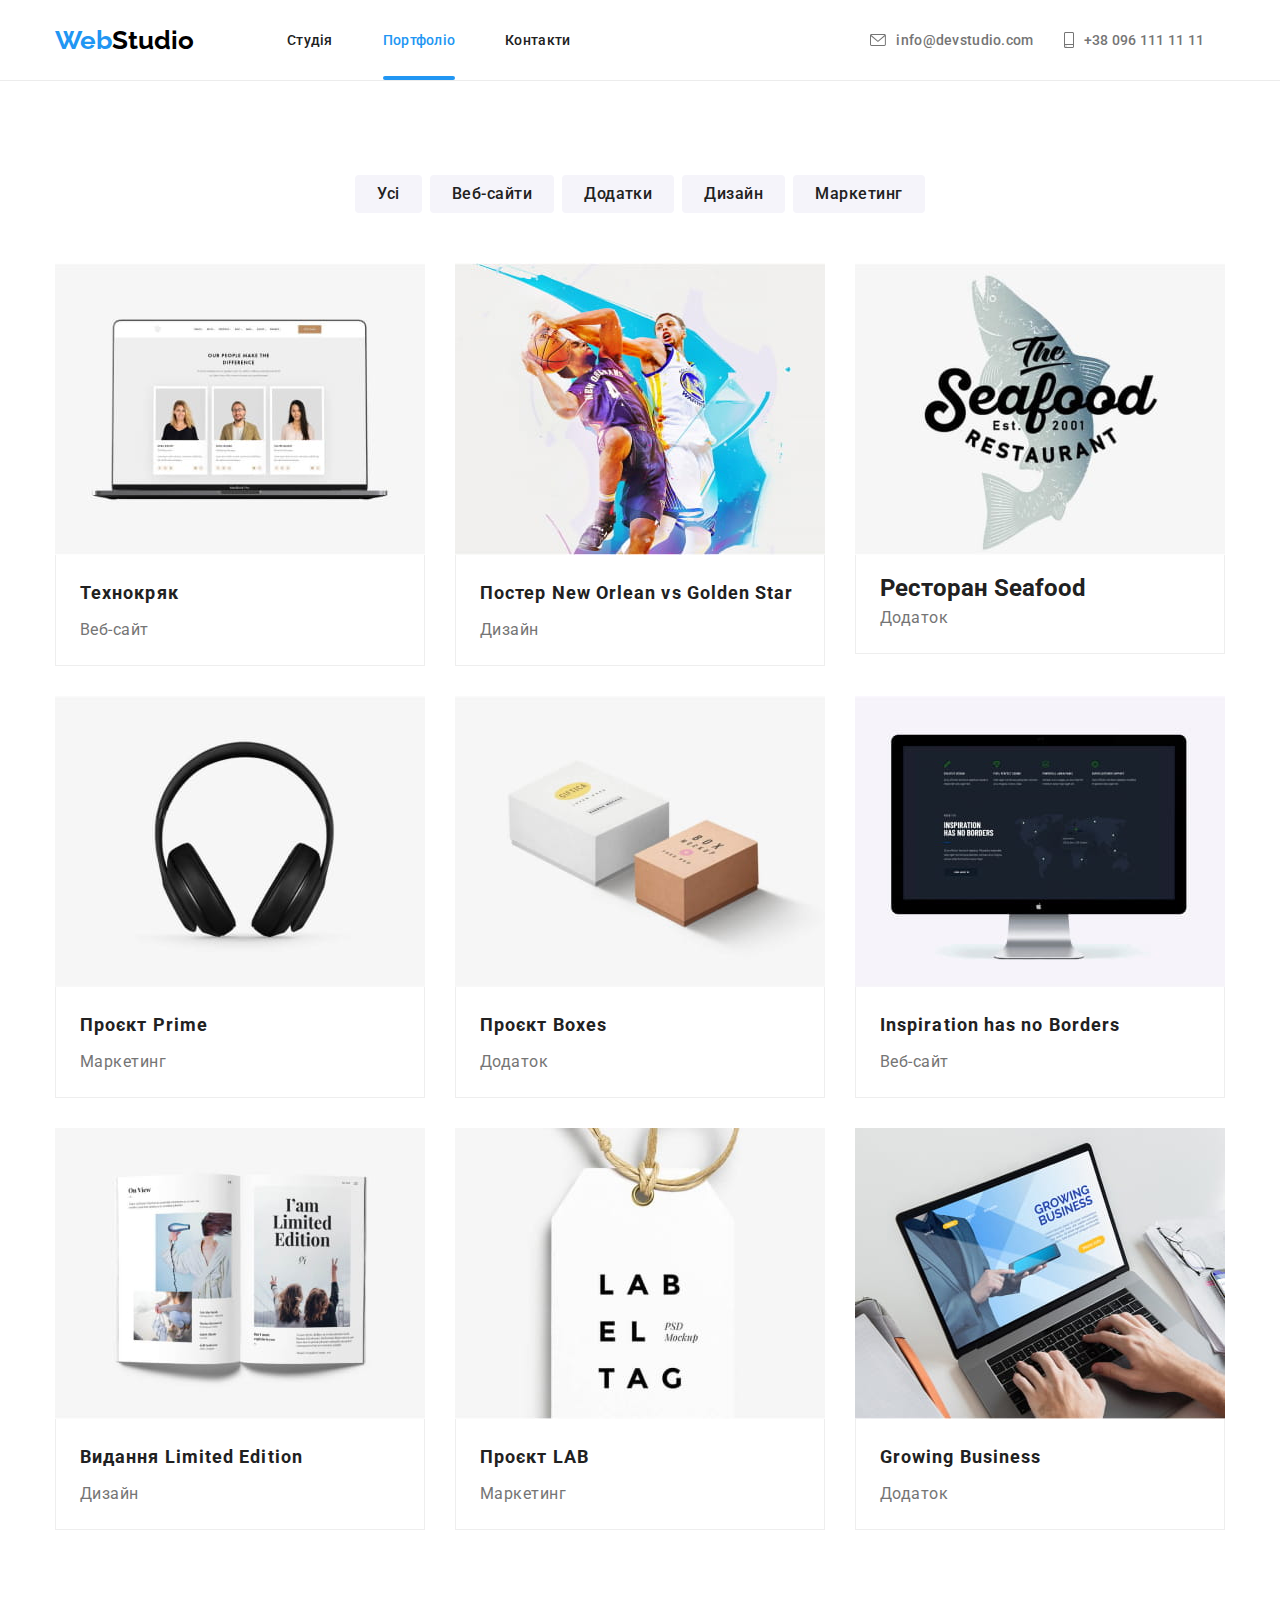
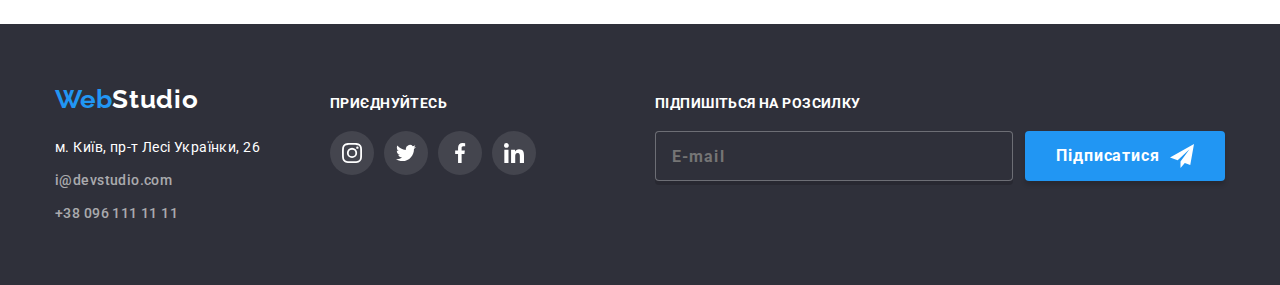
==== commit 2feb31ba: "Second commit" ====
--- a/portfolio.html
+++ b/portfolio.html
@@ -17,14 +17,14 @@
       rel="stylesheet"
       href="https://cdnjs.cloudflare.com/ajax/libs/modern-normalize/1.1.0/modern-normalize.min.css"
     />
-    <link rel="stylesheet" href="./css/styles.css" />
     <link rel="stylesheet" href="./css/main.min.css" />
+    <!-- <link rel="stylesheet" href="./css/styles.css" /> -->
   </head>
   <body class="page">
     <header class="header">
       <div class="container header__container">
         <nav class="nav">
-          <a class="logo logo--header" lang="en" href="./index.html">
+          <a class="logo logo-header" lang="en" href="./index.html">
             Web<span class="logo__link logo__link--dark">Studio</span></a
           >
           <ul class="list nav__list">
@@ -437,9 +437,9 @@
                 placeholder="E-mail"
               />
             </label>
-            <button class="subscription-btn">
-              <span class="subscription-btn__text">Підписатися</span>
-              <svg class="subscription-btn__icon" width="24" height="24">
+            <button class="button subscription-btn">
+              Підписатися
+              <svg class="button__icon" width="24" height="24">
                 <use href="./images/icons.svg#send"></use>
               </svg>
             </button>
--- a/css/main.min.css
+++ b/css/main.min.css
@@ -1 +1 @@
-/*# sourceMappingURL=main.min.css.map */+:root{--main-font: roboto, sans-serif;--secondary-font: raleway, sans-serif;--main-txt-cl: #757575;--secondary-txt-cl: #212121;--accent-txt-cl: #2196f3;--light-txt-cl: #ffffff;--icons-txt-cl: #afb1b8;--main-bg-color: #ffffff;--secondary-bg-color: #2f303a;--accent-bg-color: #2196f3;--btn-bg-color: #f5f4fa;--border-color: #eeeeee;--animation: 250ms cubic-bezier(0.4, 0, 0.2, 1)}.visually-hidden{position:absolute;width:1px;height:1px;margin:-1px;border:0;padding:0;white-space:nowrap;-webkit-clip-path:inset(100%);clip-path:inset(100%);clip:rect(0 0 0 0);overflow:hidden}h1,h2,h3,h4,h5,h6,p,ul{margin:0}ul{padding:0}.main{background-color:var(--light-txt-cl)}img{display:block;max-width:100%;height:auto}.page{font-family:var(--main-font);color:var(--main-txt-cl);background-color:var(--main-bg-color)}.section{padding-top:94px;padding-bottom:94px}.container{width:1200px;padding-left:15px;padding-right:15px;margin-left:auto;margin-right:auto}.link{text-decoration:none;color:var(--secondary-txt-cl);-webkit-transition:color var(--animation);transition:color var(--animation)}.link:hover,.link:focus{color:var(--accent-txt-cl)}.link.current{color:var(--accent-txt-cl)}.link.current::after{content:"";display:inline-block;position:absolute;left:0;bottom:0;width:100%;height:4px;border-radius:2px;background-color:var(--accent-bg-color)}.list{margin:0;padding:0;list-style:none;font-weight:500;font-size:14px;line-height:1.1428571429;letter-spacing:.02em}.button{margin:0 auto;display:block;width:200px;height:50px;font-family:inherit;font-weight:700;font-size:16px;line-height:1.875;letter-spacing:.06em;color:var(--light-txt-cl);background-color:var(--accent-bg-color);cursor:pointer;-webkit-box-shadow:0px 4px 4px rgba(0,0,0,.15);box-shadow:0px 4px 4px rgba(0,0,0,.15);border-radius:4px;border:none;-webkit-transition:background-color var(--animation);transition:background-color var(--animation);outline:none}.button:focus,.button:hover{background-color:#188ce8}.logo{font-family:var(--secondary-font);font-weight:700;font-size:26px;line-height:1.1923076923;color:var(--accent-txt-cl);text-decoration:none}.socials{display:-webkit-box;display:-ms-flexbox;display:flex;-webkit-box-pack:center;-ms-flex-pack:center;justify-content:center;gap:10px}.socials__link{-webkit-transition:background-color var(--animation),color var(--animation);transition:background-color var(--animation),color var(--animation);display:-webkit-box;display:-ms-flexbox;display:flex;-webkit-box-align:center;-ms-flex-align:center;align-items:center;-webkit-box-pack:center;-ms-flex-pack:center;justify-content:center;width:44px;height:44px;color:var(--icons-txt-cl);border-radius:50%}.socials__link:hover,.socials__link:focus{color:var(--light-txt-cl);background-color:var(--accent-bg-color);outline:none}.socials__icon{fill:currentColor}.backdrop{position:fixed;top:0;left:0;z-index:1000;width:100%;height:100%;background-color:rgba(0,0,0,.1);-webkit-transition:opacity var(--animation),visibility var(--animation);transition:opacity var(--animation),visibility var(--animation)}.modal{position:absolute;top:50%;left:50%;-webkit-transform:translate(-50%, -50%);transform:translate(-50%, -50%);width:528px;height:581px;padding:40px 39px 40px 41px;background-color:var(--main-bg-color);border-radius:4px;-webkit-box-shadow:inset 0px 1px 3px rgba(0,0,0,.12),0px 1px 1px rgba(0,0,0,.14),0px 2px 1px rgba(0,0,0,.2);box-shadow:inset 0px 1px 3px rgba(0,0,0,.12),0px 1px 1px rgba(0,0,0,.14),0px 2px 1px rgba(0,0,0,.2)}.modal__btn{position:absolute;top:8px;right:8px;width:30px;height:30px;display:-webkit-box;display:-ms-flexbox;display:flex;-webkit-box-align:center;-ms-flex-align:center;align-items:center;-webkit-box-pack:center;-ms-flex-pack:center;justify-content:center;border-radius:50%;border:1px solid rgba(0,0,0,.1);cursor:pointer;-webkit-transition:visibility var(--animation),opasity var(--animation);transition:visibility var(--animation),opasity var(--animation)}.modal__btn:hover .modal__icon,.modal__btn:focus .modal__icon{fill:var(--accent-txt-cl)}.backdrop.is-hidden{opacity:0;pointer-events:none;visibility:hidden}.modal__icon{width:11px;height:11px;color:#000}.form__title{display:-webkit-box;display:-ms-flexbox;display:flex;-webkit-box-align:center;-ms-flex-align:center;align-items:center;-webkit-box-pack:center;-ms-flex-pack:center;justify-content:center;width:448px;height:23px;margin-bottom:12px;font-family:var(--main-font);font-weight:700;font-size:20px;line-height:1.15;letter-spacing:.03em;color:var(--secondary-txt-cl)}.register{margin-bottom:20px}.register__label{position:relative;display:block;width:100%}.register__label:not(:last-child){margin-bottom:10px}.register__element{display:block;margin-bottom:4px;font-family:var(--main-font);font-weight:400;font-size:12px;line-height:1.1666666667;letter-spacing:.01em;color:var(--main-txt-cl)}.register__input{width:100%;height:40px;padding-left:42px;padding-right:30px;border:1px solid rgba(33,33,33,.2);border-radius:4px;outline:rgba(0,0,0,0);-webkit-transition:border-color var(--animation);transition:border-color var(--animation)}.register__input:not(:-moz-placeholder-shown){border-color:var(--accent-bg-color)}.register__input:not(:-ms-input-placeholder){border-color:var(--accent-bg-color)}.register__input:focus,.register__input:not(:placeholder-shown){border-color:var(--accent-bg-color)}.register__input:not(:-moz-placeholder-shown)~.register__icon{fill:var(--accent-bg-color)}.register__input:not(:-ms-input-placeholder)~.register__icon{fill:var(--accent-bg-color)}.register__input:focus~.register__icon,.register__input:not(:placeholder-shown)~.register__icon{fill:var(--accent-bg-color)}.register__icon{position:absolute;top:50%;left:10px;display:block;-webkit-transition:fill var(--animation);transition:fill var(--animation)}.register__info{display:block;width:100%;height:120px;padding:12px 16px;resize:none;outline:none;border:1px solid rgba(33,33,33,.2);border-radius:4px}.register__info:not(:-moz-placeholder-shown){border-color:var(--accent-bg-color)}.register__info:not(:-ms-input-placeholder){border-color:var(--accent-bg-color)}.register__info:focus,.register__info:not(:placeholder-shown){border-color:var(--accent-bg-color)}.form-agreement{display:-webkit-box;display:-ms-flexbox;display:flex;-webkit-box-align:center;-ms-flex-align:center;align-items:center;-webkit-box-pack:center;-ms-flex-pack:center;justify-content:center;margin-bottom:30px}.form-agreement__checkbox{-webkit-appearance:none;-moz-appearance:none;appearance:none}.form-agreement__checkbox:checked+.form-agreement__icon .form-agreement__icon--shown{opacity:1}.form-agreement__checkbox:checked+.form-agreement__icon .form-agreement__icon--hidden{opacity:0}.form-agreement__checkbox:focus+.form-agreement__icon{border-radius:2px}.form-agreement__icon{margin-right:7px}.form-agreement__icon--shown{opacity:0;fill:var(--light-txt-cl);background-color:var(--accent-bg-color);-webkit-transition:opacity var(--animation);transition:opacity var(--animation)}.form-agreement__icon--hidden{-webkit-transition:opacity var(--animation);transition:opacity var(--animation)}.agreement__desc{width:400px;font-family:var(--main-font);font-size:14px;line-height:1.7142857143;letter-spacing:.03em;color:var(--main-txt-cl)}.register__link{color:var(--accent-txt-cl)}header{border-bottom:1px solid #ececec}.header__container{display:-webkit-box;display:-ms-flexbox;display:flex}.nav{display:-webkit-box;display:-ms-flexbox;display:flex;-webkit-box-align:center;-ms-flex-align:center;align-items:center}.logo-header{margin-right:93px;padding-top:24px;padding-bottom:24px}.logo__link--dark{color:#000}.nav__list{display:-webkit-box;display:-ms-flexbox;display:flex;-webkit-box-align:center;-ms-flex-align:center;align-items:center}.nav__items:not(:last-child){position:relative;margin-right:50px}.nav__link{padding-top:32px;padding-bottom:32px;display:inline-block;font-weight:500;font-size:14px;line-height:1.1428571429;letter-spacing:.02em}.contacts{display:-webkit-box;display:-ms-flexbox;display:flex;-webkit-box-align:center;-ms-flex-align:center;align-items:center;margin-left:300px}.contacts__items:not(:last-child){margin-right:30px}.contacts__link{display:-webkit-box;display:-ms-flexbox;display:flex;gap:10px;-webkit-box-align:center;-ms-flex-align:center;align-items:center;padding-top:32px;padding-bottom:32px;font-weight:500;font-size:14px;line-height:1.1428571429;letter-spacing:.02em;color:var(--main-txt-cl)}.contacts__icon{fill:currentColor}.hero{background-color:var(--secondary-bg-color);padding-top:200px;padding-bottom:200px;max-width:1600px;margin-left:auto;margin-right:auto;background-image:-webkit-gradient(linear, left top, right top, from(rgba(47, 48, 58, 0.4)), to(rgba(47, 48, 58, 0.4))),url(..//images/background/img.svg);background-image:linear-gradient(to right, rgba(47, 48, 58, 0.4), rgba(47, 48, 58, 0.4)),url(..//images/background/img.svg);background-position:center;background-repeat:no-repeat;background-size:cover}.hero__container{margin-left:auto;margin-right:auto}.hero__title{width:696px;margin-bottom:30px;margin-left:auto;margin-right:auto;font-family:var(--main-font);font-weight:900;font-size:44px;line-height:1.3636363636;text-align:center;letter-spacing:.06em;text-transform:uppercase;color:var(--light-txt-cl)}.button-hero{width:216px}.feature__list{list-style:none;display:-webkit-box;display:-ms-flexbox;display:flex;gap:30px}.feature__items{width:270px}.feature__title{margin-bottom:10px;font-weight:700;font-size:14px;line-height:1.1428571429;letter-spacing:.03em;text-transform:uppercase;color:var(--secondary-txt-cl)}.feature__text{font-weight:400;font-size:14px;line-height:1.7142857143;letter-spacing:.03em}.box{display:-webkit-box;display:-ms-flexbox;display:flex;-webkit-box-pack:center;-ms-flex-pack:center;justify-content:center;-webkit-box-align:center;-ms-flex-align:center;align-items:center;margin-bottom:30px;height:120px;background-color:var(--btn-bg-color)}.work{padding-top:0;padding-bottom:94px}.work__title{margin-bottom:50px;font-weight:700;font-size:36px;line-height:1.1666666667;text-align:center;letter-spacing:.03em;color:var(--secondary-txt-cl)}.work__list{list-style:none;display:-webkit-box;display:-ms-flexbox;display:flex;gap:30px;margin-left:0px;margin-right:0px;-ms-flex-wrap:wrap;flex-wrap:wrap}.work__items{position:relative;-ms-flex-preferred-size:calc((100% - 60px)/3);flex-basis:calc((100% - 60px)/3)}.work__label{position:absolute;bottom:0;left:0;display:-webkit-box;display:-ms-flexbox;display:flex;-webkit-box-pack:center;-ms-flex-pack:center;justify-content:center;-webkit-box-align:center;-ms-flex-align:center;align-items:center;width:370px;height:70px;background-color:rgba(47,48,58,.8)}.work__text{font-weight:700;font-size:14px;line-height:1.1428571429;letter-spacing:.03em;text-align:center;color:var(--light-txt-cl);text-transform:uppercase}.team{background-color:#f5f4fa}.team__title{font-weight:700;font-size:36px;line-height:1.1666666667;text-align:center;letter-spacing:.03em;color:var(--secondary-txt-cl);margin-bottom:50px}.team__list{list-style:none;display:-webkit-box;display:-ms-flexbox;display:flex;padding:0;gap:30px;-ms-flex-wrap:wrap;flex-wrap:wrap}.team__box{padding:30px}.team__headline{font-weight:500;font-size:16px;line-height:1.1875;text-align:center;letter-spacing:.03em;color:var(--secondary-txt-cl);margin-bottom:10px}.team__text{font-weight:400;font-size:16px;line-height:1.1875;text-align:center;letter-spacing:.03em;margin-bottom:16px}.team__items{-ms-flex-preferred-size:calc((100% - 90px)/4);flex-basis:calc((100% - 90px)/4);background:var(--main-bg-color);border-radius:0px 0px 4px 4px;-webkit-box-shadow:0px 4px 4px rgba(0,0,0,.25);box-shadow:0px 4px 4px rgba(0,0,0,.25)}.team__img{background-color:var(--main-bg-color);border-radius:0px}.clients{padding-top:94px;padding-bottom:94px}.clients__title{margin-bottom:50px;font-weight:700;font-size:36px;line-height:1.1666666667;text-align:center;letter-spacing:.03em;color:var(--secondary-txt-cl)}.clients__icon{-webkit-transition:fill var(--animation);transition:fill var(--animation);fill:var(--icons-txt-cl)}.clients__list{display:-webkit-box;display:-ms-flexbox;display:flex;gap:30px;margin-left:0;margin-right:0;-ms-flex-wrap:wrap;flex-wrap:wrap}.clients__items{-ms-flex-preferred-size:calc((100% - 150px)/6);flex-basis:calc((100% - 150px)/6)}.clients__link{display:-webkit-box;display:-ms-flexbox;display:flex;-webkit-box-align:center;-ms-flex-align:center;align-items:center;-webkit-box-pack:center;-ms-flex-pack:center;justify-content:center;width:170px;height:92px;border:1px solid var(--icons-txt-cl);border-radius:4px}.clients__link:hover,.clients__link:focus{border:1px solid var(--accent-bg-color);outline:none}.clients__link:hover .clients__icon,.clients__link:focus .clients__icon{fill:var(--accent-txt-cl);-webkit-transition:border var(--animation);transition:border var(--animation)}.list-btn{list-style:none;display:-webkit-box;display:-ms-flexbox;display:flex;margin-bottom:50px;-webkit-box-pack:center;-ms-flex-pack:center;justify-content:center;gap:8px}.list-btn__items{padding:6px 22px;font-family:inherit;font-weight:500;font-size:16px;line-height:1.625;letter-spacing:.03em;text-align:center;color:var(--secondary-txt-cl);background-color:var(--btn-bg-color);cursor:pointer;border-radius:4px;border:none;-webkit-transition:color var(--animation),background-color var(--animation),-webkit-box-shadow var(--animation);transition:color var(--animation),background-color var(--animation),-webkit-box-shadow var(--animation);transition:color var(--animation),background-color var(--animation),box-shadow var(--animation);transition:color var(--animation),background-color var(--animation),box-shadow var(--animation),-webkit-box-shadow var(--animation)}.list-btn__items:hover,.list-btn__items:focus{background-color:var(--accent-bg-color);color:var(--light-txt-cl);-webkit-box-shadow:0px 3px 1px rgba(0,0,0,.1),0px 1px 2px rgba(0,0,0,.08),0px 2px 2px rgba(0,0,0,.12);box-shadow:0px 3px 1px rgba(0,0,0,.1),0px 1px 2px rgba(0,0,0,.08),0px 2px 2px rgba(0,0,0,.12)}.projects{list-style:none;display:-webkit-box;display:-ms-flexbox;display:flex;-ms-flex-wrap:wrap;flex-wrap:wrap;padding:0;gap:30px}.projects__items{-ms-flex-preferred-size:calc((100% - 60px)/3);flex-basis:calc((100% - 60px)/3);-webkit-transition:-webkit-box-shadow var(--animation);transition:-webkit-box-shadow var(--animation);transition:box-shadow var(--animation);transition:box-shadow var(--animation), -webkit-box-shadow var(--animation)}.projects__link{display:block}.projects__link:hover,.projects__link:focus{-webkit-box-shadow:inset 0px 4px 4px rgba(0,0,0,.25),0px 1px 1px rgba(0,0,0,.12),1px 4px 6px rgba(0,0,0,.06);box-shadow:inset 0px 4px 4px rgba(0,0,0,.25),0px 1px 1px rgba(0,0,0,.12),1px 4px 6px rgba(0,0,0,.06)}.projects__link:hover .overlay{-webkit-transform:translateY(0);transform:translateY(0)}.projects__link:focus .overlay{-webkit-transform:translateY(0);transform:translateY(0)}.projects__box{width:370px;border-right:1px solid var(--border-color);border-bottom:1px solid var(--border-color);border-left:1px solid var(--border-color);padding:20px 24px}.projects__title{margin-bottom:4px;font-weight:700;font-size:18px;line-height:2;letter-spacing:.06em;color:var(--secondary-txt-cl)}.projects__text{font-weight:400;font-size:16px;line-height:1.875;letter-spacing:.03em;color:var(--main-txt-cl)}.projects__thumb{position:relative;overflow:hidden}.overlay{position:absolute;top:0;left:0;width:100%;height:100%;-webkit-transform:translateY(100%);transform:translateY(100%);-webkit-transition:-webkit-transform var(--animation);transition:-webkit-transform var(--animation);transition:transform var(--animation);transition:transform var(--animation), -webkit-transform var(--animation);display:-webkit-box;display:-ms-flexbox;display:flex;-webkit-box-align:center;-ms-flex-align:center;align-items:center;-webkit-box-pack:center;-ms-flex-pack:center;justify-content:center;background-color:rgba(33,150,243,.9);padding:63px 24px}.overlay__desc{font-weight:400;font-size:18px;line-height:1.5555555556;letter-spacing:.03em;color:var(--light-txt-cl)}.footer{padding-top:60px;padding-bottom:60px;background-color:var(--secondary-bg-color)}.footer-container{display:-webkit-box;display:-ms-flexbox;display:flex;-webkit-box-align:baseline;-ms-flex-align:baseline;align-items:baseline}.footer-left{margin-right:70px}.logo__link--light{font-family:var(--secondary-font);font-weight:700;font-size:26px;line-height:1.1923076923;letter-spacing:.03em;color:var(--light-txt-cl)}address{margin-top:20px}.address{font-style:inherit}.address__list{font-family:var(--main-font);font-size:14px;line-height:1.7142857143;letter-spacing:.03em;color:rgba(255,255,255,.6);list-style:none}.address__text{margin-bottom:9px;font-weight:400;font-size:14px;line-height:1.7142857143;letter-spacing:.03em;color:var(--light-txt-cl)}.address__link{text-decoration:none;color:currentColor;-webkit-transition:color var(--animation);transition:color var(--animation)}.address__link:hover,.address__link:focus{color:var(--accent-txt-cl)}.address__items:not(:last-child){margin-bottom:9px}.footer-right{margin-right:auto}.footer-right__title{margin-bottom:20px;font-family:var(--main-font);font-weight:700;font-size:14px;line-height:1.1428571429;letter-spacing:.03em;text-transform:uppercase;color:var(--light-txt-cl)}.socials__link--dark{background:rgba(255,255,255,.1);color:var(--light-txt-cl);-webkit-transition:background var(--animation);transition:background var(--animation)}.socials__link--dark:hover,.socials__link--dark:focus{color:var(--light-txt-cl);background:var(--accent-bg-color);outline:none}.subscription__text{margin-bottom:20px;font-family:var(--main-font);font-weight:700;font-size:14px;line-height:1.1428571429;letter-spacing:.03em;text-transform:uppercase;color:var(--light-txt-cl)}.subscription__form{display:-webkit-box;display:-ms-flexbox;display:flex;gap:12px}.subscription__label{-webkit-box-align:center;-ms-flex-align:center;align-items:center}.subscription__input{width:358px;height:50px;background-color:var(--secondary-bg-color);border:1px solid rgba(255,255,255,.3);border-radius:4px;-webkit-box-shadow:0px 4px rgba(0,0,0,.15);box-shadow:0px 4px rgba(0,0,0,.15);padding-right:16px;padding-left:16px;font-family:var(--main-font);font-weight:700;font-size:16px;line-height:1.25;letter-spacing:.07em;color:var(--light-txt-cl);outline:rgba(0,0,0,0);-webkit-transition:border var(--animation);transition:border var(--animation)}.subscription__input:focus{border:1px solid var(--accent-bg-color)}.subscription-btn{display:-webkit-inline-box;display:-ms-inline-flexbox;display:inline-flex;-webkit-box-align:center;-ms-flex-align:center;align-items:center;-webkit-box-pack:center;-ms-flex-pack:center;justify-content:center;gap:10px}.button__icon{fill:var(--main-bg-color)}/*# sourceMappingURL=main.min.css.map */--- a/css/styles.css
+++ b/css/styles.css
@@ -1,25 +1,25 @@
-:root {
+/* :root {
   /* Fonts */
-  --main-font: roboto, sans-serif;
-  --secondary-font: raleway, sans-serif;
+  /* --main-font: roboto, sans-serif;
+  --secondary-font: raleway, sans-serif; */
   /* Text colors */
-  --main-txt-cl: #757575;
+  /* --main-txt-cl: #757575;
   --secondary-txt-cl: #212121;
   --accent-txt-cl: #2196f3;
   --light-txt-cl: #ffffff;
-  --icons-txt-cl: #afb1b8;
+  --icons-txt-cl: #afb1b8; */
   /* Background colors */
-  --main-bg-color: #ffffff;
+  /* --main-bg-color: #ffffff;
   --secondary-bg-color: #2f303a;
   --accent-bg-color: #2196f3;
-  --btn-bg-color: #f5f4fa;
+  --btn-bg-color: #f5f4fa; */
   /* Others */
-  --border-color: #eeeeee;
+  /* --border-color: #eeeeee; */
   /* Animation */
-  --animation: 250ms cubic-bezier(0.4, 0, 0.2, 1);
-}
+  /* --animation: 250ms cubic-bezier(0.4, 0, 0.2, 1); */
+} */
 /* Reset */
-h1,
+/* h1,
 h2,
 h3,
 h4,
@@ -31,9 +31,9 @@
 }
 ul {
   padding: 0;
-}
-
-img {
+} */
+
+/* img {
   display: block;
   max-width: 100%;
   height: auto;
@@ -68,8 +68,8 @@
   font-size: 14px;
   line-height: calc(16 / 14);
   letter-spacing: 0.02em;
-}
-.visually-hidden {
+} */
+/* .visually-hidden {
   position: absolute;
   width: 1px;
   height: 1px;
@@ -81,10 +81,38 @@
   clip-path: inset(100%);
   clip: rect(0 0 0 0);
   overflow: hidden;
-}
+} */
+
+/* .button {
+  margin: 0 auto;
+  display: block;
+  width: 200px;
+  height: 50px;
+  font-family: inherit;
+  font-weight: 700;
+  font-size: 16px;
+  line-height: calc(30 / 16);
+  letter-spacing: 0.06em;
+  color: var(--light-txt-cl);
+  background-color: var(--accent-bg-color);
+  cursor: pointer;
+  box-shadow: 0px 4px 4px rgba(0, 0, 0, 0.15);
+  border-radius: 4px;
+  border: none;
+  transition: background-color var(--animation);
+  outline: none;
+}
+.btn:focus,
+.btn:hover {
+  background-color: #188ce8;
+} */
+/* .section {
+  padding-top: 94px;
+  padding-bottom: 94px;
+} */
 
 /* Header */
-header {
+/* header {
   border-bottom: 1px solid #ececec;
 }
 .header__container {
@@ -174,15 +202,15 @@
 }
 .contacts__icon {
   fill: currentColor;
-}
+} */
 
 /* Index */
-.main {
+/* .main {
   background-color: var(--light-txt-cl);
-}
+} */
 /* Hero section */
 
-.hero {
+/* .hero {
   background-color: var(--secondary-bg-color);
   padding-top: 200px;
   padding-bottom: 200px;
@@ -217,36 +245,13 @@
   text-transform: uppercase;
   color: var(--light-txt-cl);
 }
-.button {
-  margin: 0 auto;
-  display: block;
+.button-hero {
   width: 216px;
-  height: 50px;
-  font-family: inherit;
-  font-weight: 700;
-  font-size: 16px;
-  line-height: calc(30 / 16);
-  letter-spacing: 0.06em;
-  color: var(--light-txt-cl);
-  background-color: var(--accent-bg-color);
-  cursor: pointer;
-  box-shadow: 0px 4px 4px rgba(0, 0, 0, 0.15);
-  border-radius: 4px;
-  border: none;
-  transition: background-color var(--animation);
-  outline: none;
-}
-.btn:focus,
-.btn:hover {
-  background-color: #188ce8;
-}
-.section {
-  padding-top: 94px;
-  padding-bottom: 94px;
-}
+} */
+
 /* Individuality */
 
-.feature__list {
+/* .feature__list {
   list-style: none;
   display: flex;
   gap: 30px;
@@ -278,9 +283,9 @@
   margin-bottom: 30px;
   height: 120px;
   background-color: var(--btn-bg-color);
-}
+} */
 /* Work */
-.work {
+/* .work {
   padding-top: 0;
   padding-bottom: 94px;
 }
@@ -330,9 +335,9 @@
   text-align: center;
   color: var(--light-txt-cl);
   text-transform: uppercase;
-}
+} */
 /* Team */
-.team {
+/* .team {
   background-color: #f5f4fa;
 }
 .team__title {
@@ -381,8 +386,8 @@
 .team__img {
   background-color: var(--main-bg-color);
   border-radius: 0px;
-}
-.socials {
+} */
+/* .socials {
   display: flex;
   justify-content: center;
   gap: 10px;
@@ -411,10 +416,10 @@
 
 .socials__icon {
   fill: currentColor;
-}
+} */
 
 /* Clients */
-.clients {
+/* .clients {
   padding-top: 94px;
   padding-bottom: 94px;
 }
@@ -461,11 +466,11 @@
 .clients__link:focus {
   border: 1px solid var(--accent-bg-color);
   outline: none;
-}
+} */
 
 /* Projects */
 
-.list-btn {
+/* .list-btn {
   list-style: none;
   display: flex;
   margin-bottom: 50px;
@@ -576,10 +581,10 @@
 
 .projects__link:focus .overlay {
   transform: translateY(0);
-}
+} */
 
 /* Footer */
-.footer {
+/* .footer {
   padding-top: 60px;
   padding-bottom: 60px;
   background-color: var(--secondary-bg-color);
@@ -713,31 +718,14 @@
   align-items: center;
   justify-content: center;
   gap: 10px;
-  width: 200px;
-  height: 50px;
-
-  background-color: var(--accent-bg-color);
-  cursor: pointer;
-  box-shadow: 0px 4px 4px rgba(0, 0, 0, 0.15);
-  border-radius: 4px;
-  border: none;
-  transition: background-color var(--animation);
-  outline: transparent;
-}
-.subscription-btn__text {
-  font-family: inherit;
-  font-weight: 700;
-  font-size: 16px;
-  line-height: calc(30 / 16);
-  letter-spacing: 0.06em;
-  color: var(--light-txt-cl);
-}
-.subscription-btn__icon {
+}
+
+.button__icon {
   fill: var(--main-bg-color);
-}
+} */
 
 /* Modal window */
-.backdrop {
+/* .backdrop {
   position: fixed;
   top: 0;
   left: 0;
@@ -881,7 +869,7 @@
   font-size: 12px;
 } */
 
-.form-agreement {
+/* .form-agreement {
   display: flex;
   align-items: center;
   justify-content: center;
@@ -933,4 +921,4 @@
 
 .register__link {
   color: var(--accent-txt-cl);
-}
+} */ 
